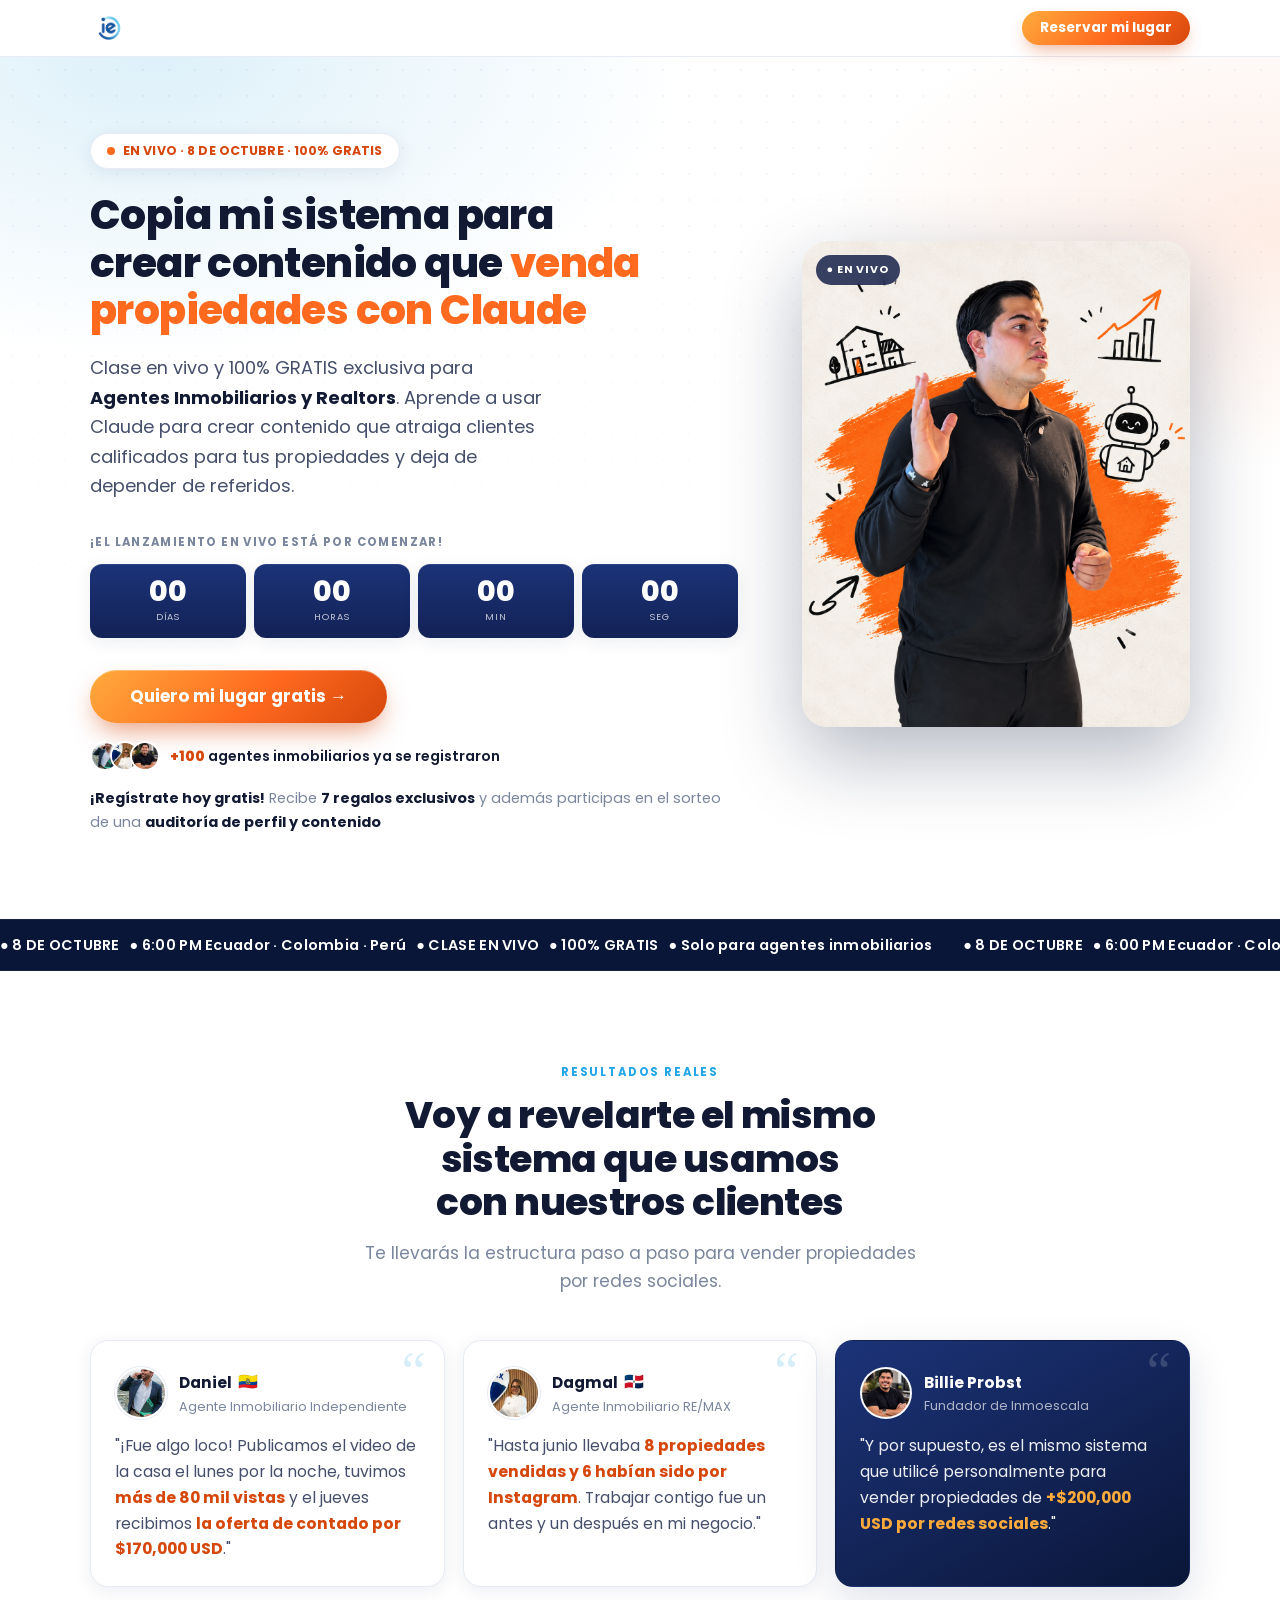
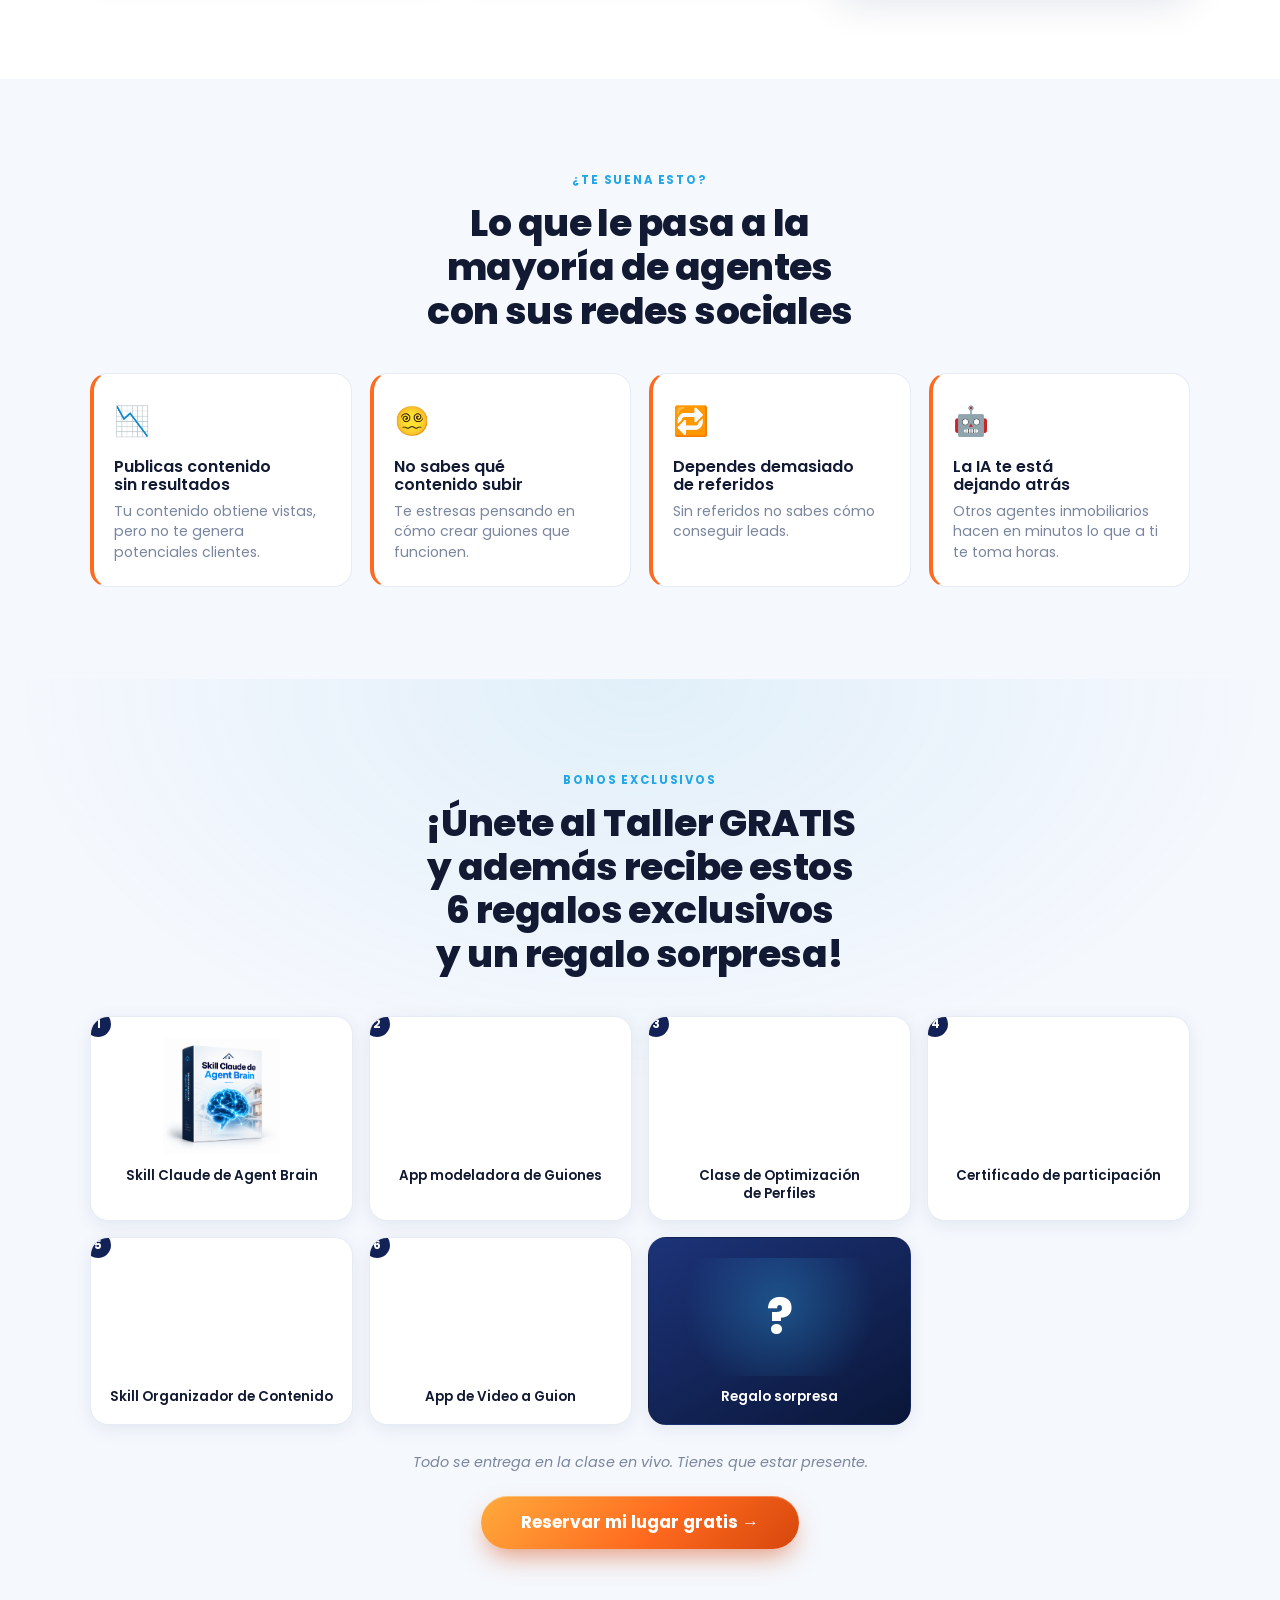
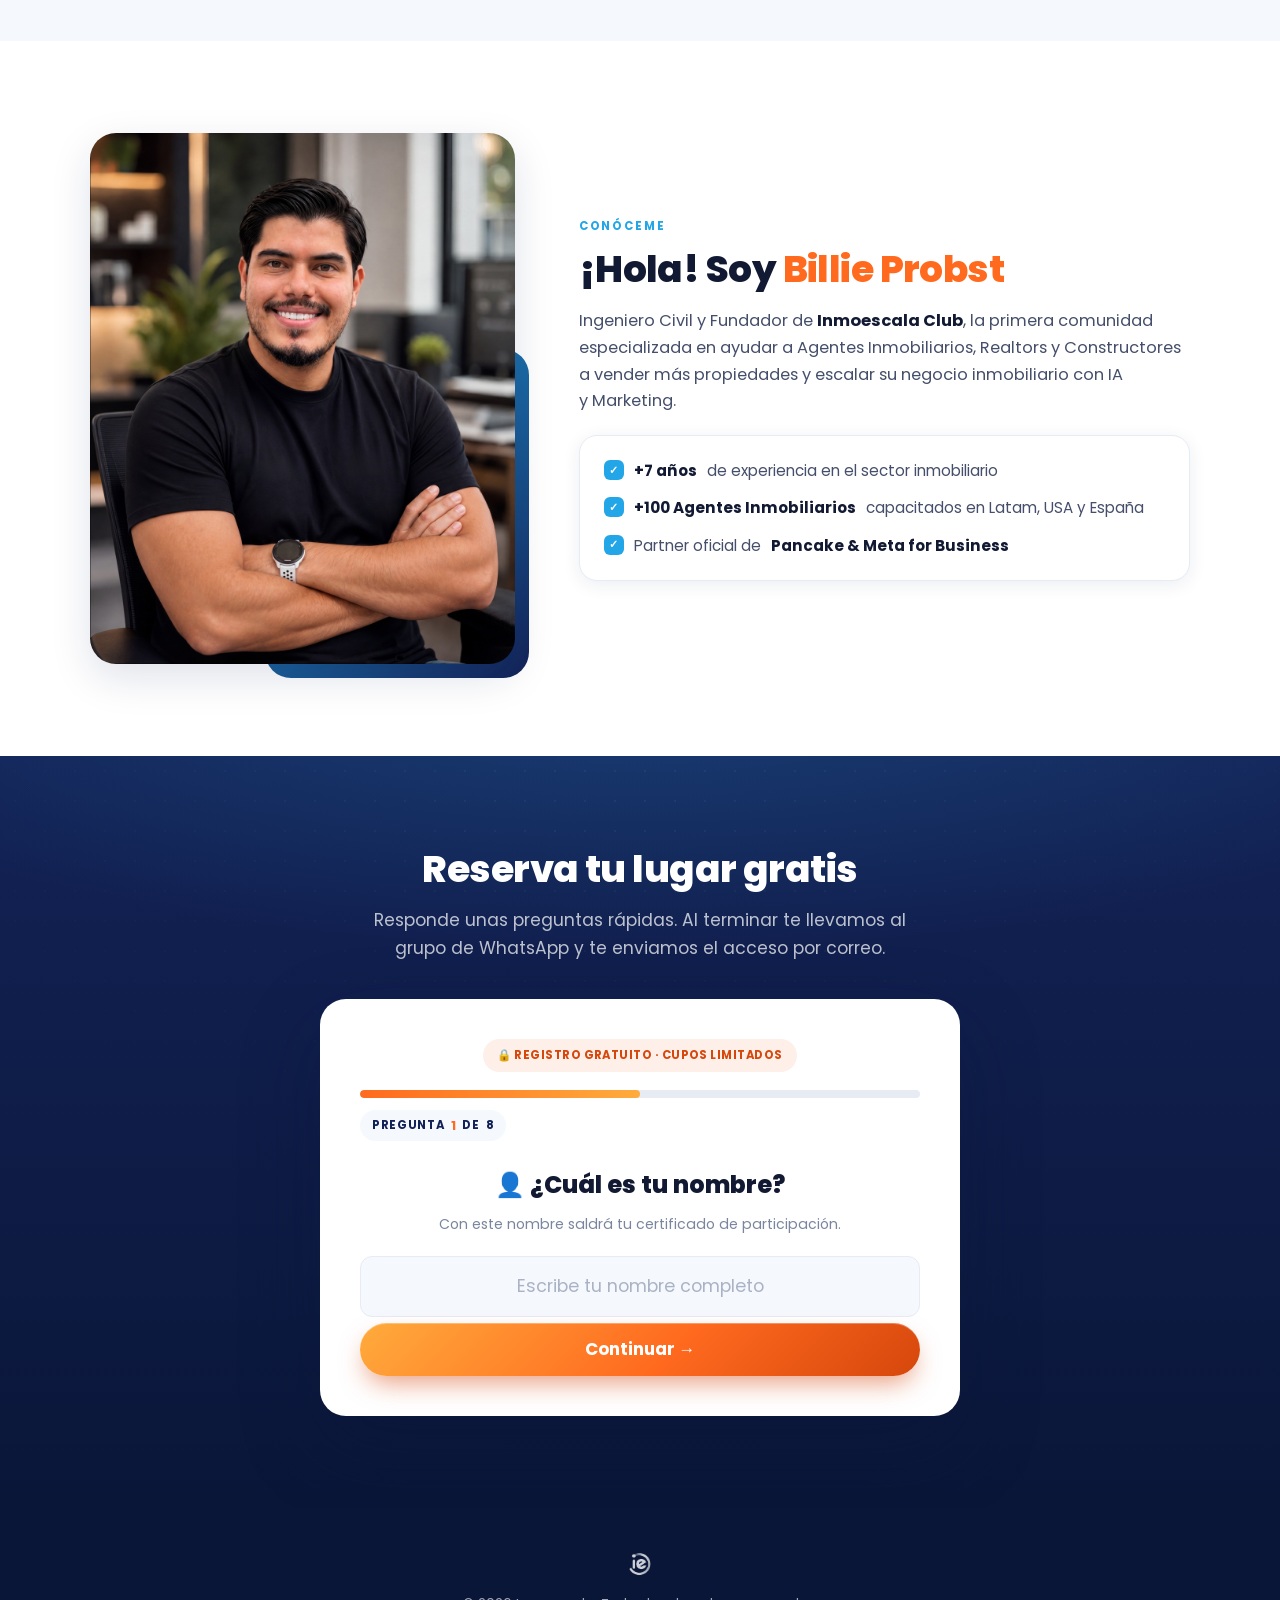
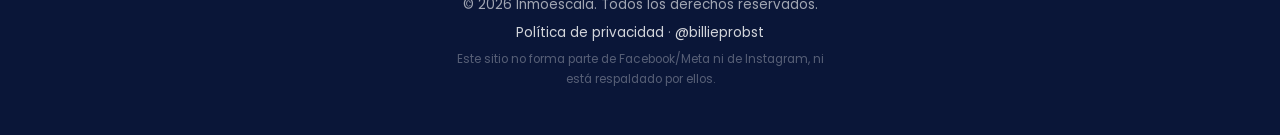
==== index.html @ 9a7a3ee6 "Mejora el testimonio de Daniel con más detalle (vistas, días exactos) Co-Authored-By: Claude Sonnet " ====
<!DOCTYPE html>
<html lang="es">
<head>
  <meta charset="UTF-8" />
  <meta name="viewport" content="width=device-width, initial-scale=1.0, viewport-fit=cover" />

  <!-- ===== SEO / SOCIAL ===== -->
  <title>Clase gratis: crea contenido que venda propiedades con Claude</title>
  <meta name="description" content="Clase en vivo y 100% gratis para agentes inmobiliarios y realtors. Aprende a usar Claude para crear contenido que atrae clientes calificados a tus propiedades. 8 de octubre, 6:00 pm (Ecuador, Colombia, Perú)." />
  <link rel="canonical" href="https://REEMPLAZAR-DOMINIO/" />
  <meta property="og:title" content="Clase gratis: crea contenido que venda propiedades con Claude" />
  <meta property="og:description" content="Clase en vivo y 100% gratis para agentes inmobiliarios. Copia el sistema para crear contenido que atrae clientes con Claude." />
  <meta property="og:image" content="https://REEMPLAZAR-DOMINIO/assets/img/og.jpg" />
  <meta property="og:type" content="website" />
  <meta name="robots" content="index, follow, max-image-preview:large" />

  <link rel="icon" href="assets/img/favicon.png" />

  <link rel="preconnect" href="https://fonts.googleapis.com" />
  <link rel="preconnect" href="https://fonts.gstatic.com" crossorigin />
  <link href="https://fonts.googleapis.com/css2?family=Poppins:wght@400;500;600;700;800&display=swap" rel="stylesheet" />

  <link rel="stylesheet" href="assets/css/style.css" />
</head>
<body>

  <!-- ============ HEADER ============ -->
  <header class="site-header" id="top">
    <div class="container site-header__inner">
      <a href="#top" class="logo">
        <img src="assets/img/logo-inmoescala.png" alt="Inmoescala" width="130" height="42" fetchpriority="high" decoding="async" />
      </a>
      <a href="#registro" class="btn btn--sm">Reservar mi lugar</a>
    </div>
  </header>

  <!-- ============ HERO ============ -->
  <section class="hero">
    <div class="container hero__grid">
      <div class="hero__content">
        <p class="badge">
          <span class="badge__dot"></span>
          EN VIVO · 8 DE OCTUBRE · 100% GRATIS
        </p>

        <h1>
          Copia mi sistema para crear contenido que
          <span class="txt-accent">venda propiedades con Claude</span>
        </h1>

        <p class="hero__sub">
          Clase en vivo y 100% GRATIS exclusiva para <strong>Agentes Inmobiliarios y Realtors</strong>.
          Aprende a usar Claude para crear contenido que atraiga clientes calificados para tus
          propiedades y deja de depender de referidos.
        </p>

        <div class="countdown" id="countdown" aria-live="polite">
          <span class="countdown__label">La clase empieza en:</span>
          <div class="countdown__timer">
            <div class="countdown__unit"><span data-cd="days">00</span><small>días</small></div>
            <div class="countdown__sep">:</div>
            <div class="countdown__unit"><span data-cd="hours">00</span><small>horas</small></div>
            <div class="countdown__sep">:</div>
            <div class="countdown__unit"><span data-cd="minutes">00</span><small>min</small></div>
            <div class="countdown__sep">:</div>
            <div class="countdown__unit"><span data-cd="seconds">00</span><small>seg</small></div>
          </div>
        </div>

        <a href="#registro" class="btn btn--lg">Quiero mi lugar gratis →</a>

        <p class="social-proof">
          <span class="social-proof__avatars" aria-hidden="true">
            <img src="assets/img/testi-daniel.jpg" alt="" loading="lazy" decoding="async" />
            <img src="assets/img/testi-dagmal.png" alt="" loading="lazy" decoding="async" />
            <img src="assets/img/testi-billie.png" alt="" loading="lazy" decoding="async" />
          </span>
          <span><span class="js-count" data-count="100" data-prefix="+">0</span> agentes inmobiliarios ya se registraron</span>
        </p>

        <p class="hero__note">
          <strong>¡Regístrate hoy gratis!</strong> Recibe <strong>7 regalos exclusivos</strong> y
          además participas en el sorteo de una <strong>auditoría de perfil y contenido</strong>
        </p>
      </div>

      <div class="hero__media">
        <!-- PLACEHOLDER: foto de Billie o mockup -->
        <img src="assets/img/billie-2.png" alt="Billie Probst" class="hero__img" width="440" height="560" fetchpriority="high" decoding="async" />
      </div>
    </div>
  </section>

  <!-- ============ MARQUEE ============ -->
  <div class="marquee" aria-hidden="true">
    <div class="marquee__track">
      <span>● 8 DE OCTUBRE&nbsp;&nbsp; ● 6:00 PM Ecuador · Colombia · Perú&nbsp;&nbsp; ● CLASE EN VIVO&nbsp;&nbsp; ● 100% GRATIS&nbsp;&nbsp; ● Solo para agentes inmobiliarios&nbsp;&nbsp;</span>
      <span>● 8 DE OCTUBRE&nbsp;&nbsp; ● 6:00 PM Ecuador · Colombia · Perú&nbsp;&nbsp; ● CLASE EN VIVO&nbsp;&nbsp; ● 100% GRATIS&nbsp;&nbsp; ● Solo para agentes inmobiliarios&nbsp;&nbsp;</span>
    </div>
  </div>

  <!-- ============ TESTIMONIOS / PRUEBA ============ -->
  <section class="section">
    <div class="container">
      <span class="section__eyebrow reveal">Resultados reales</span>
      <h2 class="reveal">Voy a revelarte el mismo sistema que usamos con nuestros clientes</h2>
      <p class="section__intro reveal">
        Te llevarás la estructura paso a paso para vender propiedades por redes sociales.
      </p>

      <div class="grid grid--3 testi-wrap reveal">
        <article class="testi">
          <div class="testi__top">
            <img src="assets/img/testi-daniel.jpg" alt="Daniel" class="testi__avatar" width="56" height="56" loading="lazy" decoding="async" />
            <div>
              <p class="testi__name">Daniel <span class="testi__flag" title="Ecuador">🇪🇨</span></p>
              <p class="testi__role">Agente Inmobiliario Independiente</p>
            </div>
          </div>
          <p class="testi__quote">
            "¡Fue algo loco! Publicamos el video de la casa el lunes por la noche,
            tuvimos <strong>más de 80 mil vistas</strong> y el jueves recibimos
            <strong>la oferta de contado por $170,000 USD</strong>."
          </p>
        </article>

        <article class="testi">
          <div class="testi__top">
            <img src="assets/img/testi-dagmal.png" alt="Dagmal" class="testi__avatar" width="56" height="56" loading="lazy" decoding="async" />
            <div>
              <p class="testi__name">Dagmal <span class="testi__flag" title="República Dominicana">🇩🇴</span></p>
              <p class="testi__role">Agente Inmobiliario RE/MAX</p>
            </div>
          </div>
          <p class="testi__quote">
            "Hasta junio llevaba <strong>8 propiedades vendidas y 6 habían sido por Instagram</strong>.
            Trabajar contigo fue un antes y un después en mi negocio."
          </p>
        </article>

        <article class="testi testi--highlight">
          <div class="testi__top">
            <img src="assets/img/testi-billie.png" alt="Billie Probst" class="testi__avatar" width="56" height="56" loading="lazy" decoding="async" />
            <div>
              <p class="testi__name">Billie Probst</p>
              <p class="testi__role">Fundador de Inmoescala</p>
            </div>
          </div>
          <p class="testi__quote">
            "Y por supuesto, es el mismo sistema que utilicé personalmente para vender
            propiedades de <strong>+$200,000 USD por redes sociales</strong>."
          </p>
        </article>
      </div>
    </div>
  </section>

  <!-- ============ DOLORES ============ -->
  <section class="section section--alt">
    <div class="container">
      <span class="section__eyebrow reveal">¿Te suena esto?</span>
      <h2 class="reveal">Lo que le pasa a la mayoría de agentes con sus redes sociales</h2>

      <div class="pains-grid reveal">
        <article class="pain">
          <span class="pain__icon">📉</span>
          <h3>Publicas contenido sin resultados</h3>
          <p>Tu contenido obtiene vistas, pero no te genera potenciales clientes.</p>
        </article>
        <article class="pain">
          <span class="pain__icon">😵‍💫</span>
          <h3>No sabes qué contenido subir</h3>
          <p>Te estresas pensando en cómo crear guiones que funcionen.</p>
        </article>
        <article class="pain">
          <span class="pain__icon">🔁</span>
          <h3>Dependes demasiado de referidos</h3>
          <p>Sin referidos no sabes cómo conseguir leads.</p>
        </article>
        <article class="pain">
          <span class="pain__icon">🤖</span>
          <h3>La IA te está dejando atrás</h3>
          <p>Otros agentes inmobiliarios hacen en minutos lo que a ti te toma horas.</p>
        </article>
      </div>
    </div>
  </section>

  <!-- ============ REGALOS ============ -->
  <section class="section section--gifts">
    <div class="container">
      <span class="section__eyebrow reveal">Bonos exclusivos</span>
      <h2 class="reveal">¡Únete al Taller GRATIS y además recibe estos 6 regalos exclusivos y un regalo sorpresa!</h2>

      <div class="gifts-grid reveal">
        <article class="gift">
          <span class="gift__num">1</span>
          <div class="gift__media"><img src="assets/img/regalo-1.png" alt="Skill Claude de Agent Brain" width="140" height="140" loading="lazy" decoding="async" /></div>
          <p class="gift__title">Skill Claude de Agent Brain</p>
        </article>
        <article class="gift">
          <span class="gift__num">2</span>
          <div class="gift__media"><img src="assets/img/regalo-2.png" alt="App modeladora de Guiones" width="140" height="140" loading="lazy" decoding="async" /></div>
          <p class="gift__title">App modeladora de Guiones</p>
        </article>
        <article class="gift">
          <span class="gift__num">3</span>
          <div class="gift__media"><img src="assets/img/regalo-3.png" alt="Clase de Optimización de Perfiles" width="140" height="140" loading="lazy" decoding="async" /></div>
          <p class="gift__title">Clase de Optimización de Perfiles</p>
        </article>
        <article class="gift">
          <span class="gift__num">4</span>
          <div class="gift__media"><img src="assets/img/regalo-4.png" alt="Certificado de participación" width="140" height="140" loading="lazy" decoding="async" /></div>
          <p class="gift__title">Certificado de participación</p>
        </article>
        <article class="gift">
          <span class="gift__num">5</span>
          <div class="gift__media"><img src="assets/img/regalo-5.png" alt="Skill Organizador de Contenido" width="140" height="140" loading="lazy" decoding="async" /></div>
          <p class="gift__title">Skill Organizador de Contenido</p>
        </article>
        <article class="gift">
          <span class="gift__num">6</span>
          <div class="gift__media"><img src="assets/img/regalo-6.png" alt="App de Video a Guion" width="140" height="140" loading="lazy" decoding="async" /></div>
          <p class="gift__title">App de Video a Guion</p>
        </article>
        <article class="gift gift--surprise">
          <div class="gift__media"><span class="gift__surprise-mark">?</span></div>
          <p class="gift__title">Regalo sorpresa</p>
        </article>
      </div>

      <p class="gifts__note">Todo se entrega en la clase en vivo. Tienes que estar presente.</p>
      <div class="center reveal"><a href="#registro" class="btn btn--lg btn--shine">Reservar mi lugar gratis →</a></div>
    </div>
  </section>

  <!-- ============ QUIÉN SOY ============ -->
  <section class="section">
    <div class="container about reveal">
      <div class="about__photos">
        <img src="assets/img/billie-1.png" alt="Billie Probst" width="320" height="400" loading="lazy" decoding="async" />
      </div>
      <div class="about__text">
        <span class="section__eyebrow about__eyebrow">Conóceme</span>
        <h2>¡Hola! Soy <span class="txt-accent">Billie Probst</span></h2>
        <p class="about__lead">
          Ingeniero Civil y Fundador de <strong>Inmoescala Club</strong>, la primera comunidad
          especializada en ayudar a Agentes Inmobiliarios, Realtors y Constructores a vender
          más propiedades y escalar su negocio inmobiliario con IA y Marketing.
        </p>
        <div class="about__card">
          <p><span class="check">✓</span> <strong>+7 años</strong> de experiencia en el sector inmobiliario</p>
          <p><span class="check">✓</span> <strong>+100 Agentes Inmobiliarios</strong> capacitados en Latam, USA y España</p>
          <p><span class="check">✓</span> Partner oficial de <strong>Pancake &amp; Meta for Business</strong></p>
        </div>
      </div>
    </div>
  </section>

  <!-- ============ FORMULARIO ============ -->
  <section class="section cta-section" id="registro">
    <div class="container container--narrow">
      <h2 class="reveal">Reserva tu lugar gratis</h2>
      <p class="section__intro reveal">
        Responde unas preguntas rápidas. Al terminar te llevamos al grupo de WhatsApp
        y te enviamos el acceso por correo.
      </p>

      <form class="form form--wizard" id="lead-form" novalidate>
        <span class="form__badge">🔒 Registro gratuito · Cupos limitados</span>

        <div class="form__progress">
          <div class="form__progress-bar" id="progress-bar"></div>
        </div>
        <p class="form__step-label">Pregunta <span id="step-current">1</span> de <span id="step-total">8</span></p>

        <div class="form__stage">

          <!-- Q1 — Nombre -->
          <fieldset class="form__step is-active" data-step="1">
            <legend>👤 ¿Cuál es tu nombre?</legend>
            <p class="form__hint">Con este nombre saldrá tu certificado de participación.</p>
            <div class="form__row">
              <input type="text" id="nombre" name="nombre" required autocomplete="name" placeholder="Escribe tu nombre completo" />
            </div>
            <button type="button" class="btn btn--lg btn--shine btn--block form__next" data-next>Continuar →</button>
          </fieldset>

          <!-- Q2 — WhatsApp -->
          <fieldset class="form__step" data-step="2">
            <legend>📱 ¿Cuál es tu WhatsApp?</legend>
            <p class="form__hint">Por aquí te compartiremos tu Certificado.</p>
            <div class="form__row">
              <input type="tel" id="whatsapp" name="whatsapp" required autocomplete="tel" placeholder="+593 99 999 9999" />
            </div>
            <div class="form__nav">
              <button type="button" class="btn btn--ghost form__prev" data-prev>← Atrás</button>
              <button type="button" class="btn btn--lg btn--shine form__next" data-next>Continuar →</button>
            </div>
          </fieldset>

          <!-- Q3 — Email -->
          <fieldset class="form__step" data-step="3">
            <legend>📧 ¿Cuál es tu email?</legend>
            <p class="form__hint">Por aquí te compartiremos el link de la clase.</p>
            <div class="form__row">
              <input type="email" id="email" name="email" required autocomplete="email" placeholder="tucorreo@ejemplo.com" />
            </div>
            <div class="form__nav">
              <button type="button" class="btn btn--ghost form__prev" data-prev>← Atrás</button>
              <button type="button" class="btn btn--lg btn--shine form__next" data-next>Continuar →</button>
            </div>
          </fieldset>

          <!-- Q4 — Instagram (opcional) -->
          <fieldset class="form__step" data-step="4">
            <legend>📸 ¿Cuál es tu @Usuario de Instagram?</legend>
            <p class="form__hint">Opcional. Si lo dejas, participas en una <strong>auditoría de contenido en Instagram 100% GRATIS</strong>.</p>
            <div class="form__row">
              <input type="text" id="instagram" name="instagram" placeholder="tuusuario (opcional)" />
            </div>
            <div class="form__nav">
              <button type="button" class="btn btn--ghost form__prev" data-prev>← Atrás</button>
              <button type="button" class="btn btn--lg btn--shine form__next" data-next>Continuar →</button>
            </div>
          </fieldset>

          <!-- Q5 — Rol -->
          <fieldset class="form__step" data-step="5">
            <legend>💼 ¿Cuál es tu rol en el negocio inmobiliario?</legend>
            <div class="form__row">
              <label class="opt"><input type="radio" name="rol" value="Agente independiente" required /> Agente inmobiliario independiente</label>
              <label class="opt"><input type="radio" name="rol" value="Agente de franquicia" /> Agente inmobiliario de franquicia</label>
              <label class="opt"><input type="radio" name="rol" value="Realtor-Constructor" /> Realtor · Constructor</label>
              <label class="opt"><input type="radio" name="rol" value="Otro" /> Otro</label>
              <input type="text" id="rol_otro" name="rol_otro" class="opt-other" placeholder="Escríbelo" hidden />
            </div>
            <div class="form__nav form__nav--back-only">
              <button type="button" class="btn btn--ghost form__prev" data-prev>← Atrás</button>
            </div>
          </fieldset>

          <!-- Q6 — Antigüedad -->
          <fieldset class="form__step" data-step="6">
            <legend>⏳ ¿Cuánto tiempo llevas en bienes raíces?</legend>
            <div class="form__row">
              <label class="opt"><input type="radio" name="antiguedad" value="Menos de 1 año" required /> Menos de 1 año</label>
              <label class="opt"><input type="radio" name="antiguedad" value="1 a 3 años" /> Entre 1 y 3 años</label>
              <label class="opt"><input type="radio" name="antiguedad" value="3 a 5 años" /> Entre 3 y 5 años</label>
              <label class="opt"><input type="radio" name="antiguedad" value="Más de 5 años" /> Más de 5 años</label>
            </div>
            <div class="form__nav form__nav--back-only">
              <button type="button" class="btn btn--ghost form__prev" data-prev>← Atrás</button>
            </div>
          </fieldset>

          <!-- Q7 — Reto contenido -->
          <fieldset class="form__step" data-step="7">
            <legend>🎬 ¿Cuál es tu mayor reto al crear contenido para vender tus propiedades?</legend>
            <div class="form__row">
              <label class="opt"><input type="radio" name="reto_contenido" value="No sé qué publicar" required /> No sé qué publicar</label>
              <label class="opt"><input type="radio" name="reto_contenido" value="No sé estructurar un guion que venda" /> No sé estructurar un guion que venda</label>
              <label class="opt"><input type="radio" name="reto_contenido" value="No conozco herramientas de IA como Claude" /> No conozco herramientas de IA como Claude</label>
              <label class="opt"><input type="radio" name="reto_contenido" value="Publico pero no me genera clientes" /> Publico pero no me genera clientes</label>
            </div>
            <div class="form__nav form__nav--back-only">
              <button type="button" class="btn btn--ghost form__prev" data-prev>← Atrás</button>
            </div>
          </fieldset>

          <!-- Q8 — Interés en la comunidad -->
          <fieldset class="form__step" data-step="8">
            <legend>🌟 ¿Qué tan necesario sería para ti formar parte de una comunidad que te ayude a:</legend>
            <p class="form__hint">
              Vender propiedades por redes sociales, posicionar tu marca personal y automatizar
              tu negocio con IA. Más sesiones en vivo, soporte y sorteos exclusivos.
            </p>
            <div class="form__row">
              <label class="opt"><input type="radio" name="interes" value="No lo necesito" required /> No lo necesito, no es prioridad para mí ahora</label>
              <label class="opt"><input type="radio" name="interes" value="Me interesa" /> Me interesa, podría ayudarme</label>
              <label class="opt"><input type="radio" name="interes" value="Es justo lo que necesito" /> Es justo lo que necesito ahora mismo</label>
            </div>
            <div class="form__nav form__nav--back-only">
              <button type="button" class="btn btn--ghost form__prev" data-prev>← Atrás</button>
            </div>
          </fieldset>

          <!-- Q9 — Inversión + consentimiento + envío -->
          <fieldset class="form__step" data-step="9">
            <legend>💰 ¿Cuánto considerarías justo invertir para ingresar a una comunidad así?</legend>
            <div class="form__row">
              <label class="opt"><input type="radio" name="inversion" value="$0" required /> $0, no tengo pensado invertir en mi negocio por ahora</label>
              <label class="opt"><input type="radio" name="inversion" value="$10-$20" /> $10 – $20</label>
              <label class="opt"><input type="radio" name="inversion" value="$20-$30" /> $20 – $30</label>
              <label class="opt"><input type="radio" name="inversion" value="$30-$49" /> $30 – $49</label>
            </div>

            <label class="form__check">
              <input type="checkbox" name="consent" required />
              Acepto la <a href="privacidad.html" target="_blank">política de privacidad</a> y recibir información por WhatsApp y correo.
            </label>

            <div class="form__nav">
              <button type="button" class="btn btn--ghost form__prev" data-prev>← Atrás</button>
              <button type="submit" class="btn btn--lg btn--shine" id="submit-btn">Enviar y entrar al grupo →</button>
            </div>
            <p class="form__status" id="form-status" role="status"></p>
          </fieldset>

        </div>
      </form>
    </div>
  </section>

  <!-- ============ FOOTER ============ -->
  <footer class="site-footer">
    <div class="container">
      <img src="assets/img/logo-inmoescala.png" alt="Inmoescala" width="110" height="36" class="site-footer__logo" loading="lazy" decoding="async" />
      <p>&copy; <span id="year"></span> Inmoescala. Todos los derechos reservados.</p>
      <p>
        <a href="privacidad.html">Política de privacidad</a> ·
        <a href="https://instagram.com/billieprobst" target="_blank" rel="noopener">@billieprobst</a>
      </p>
      <p class="site-footer__disclaimer">
        Este sitio no forma parte de Facebook/Meta ni de Instagram, ni está respaldado por ellos.
      </p>
    </div>
  </footer>

  <a href="#registro" class="sticky-cta">Reservar mi lugar gratis →</a>

  <!-- ============ POP-UP A LOS 60 SEGUNDOS ============ -->
  <div class="popup-overlay" id="popup-overlay" hidden>
    <div class="popup" role="dialog" aria-modal="true" aria-labelledby="popup-title">
      <button type="button" class="popup__close" id="popup-close" aria-label="Cerrar">✕</button>
      <span class="popup__badge">🔴 Cupos limitados</span>
      <h3 id="popup-title">Regístrate gratis al Taller de Contenido con Claude</h3>
      <p class="popup__social">👥 <strong><span class="js-count" data-count="100" data-prefix="+">0</span> agentes</strong> ya están inscritos</p>
      <a href="#registro" class="btn btn--lg btn--shine btn--block" id="popup-cta">Quiero mi lugar gratis →</a>
    </div>
  </div>

  <script src="assets/js/main.js"></script>
</body>
</html>
---- assets/css/style.css ----
/* ================================================================
   INMOESCALA CLUB — Landing "Taller Claude para agentes inmobiliarios"
   Cada sección con su propio tratamiento visual. Mobile-first.
   Paleta: blanco base + azul marino + cyan + naranja
   Tipografía: Poppins
   ================================================================ */

:root {
  /* Azules más ricos y saturados — mejor contraste sobre blanco y en degradados */
  --navy:        #132256;
  --navy-2:      #1c3378;
  --navy-deep:   #0a1638;
  --cyan:        #22a6e8;
  --cyan-soft:   #7ed4f5;
  --cyan-deep:   #0f7fc4;

  /* Naranja más vivo, con un segundo tono cálido para degradados con más punch */
  --accent:      #ff6a1f;
  --accent-2:    #ffab3c;
  --accent-dark: #d6470c;

  --ink:         #121a33;
  --body:        #454f6b;
  --muted:       #7a869e;
  --line:        #e6ebf4;
  --paper:       #ffffff;
  --paper-2:     #f5f8fd;

  --font: "Poppins", -apple-system, BlinkMacSystemFont, "Segoe UI", Roboto, sans-serif;
  --r-sm: 12px;
  --r:    18px;
  --r-lg: 26px;
  --maxw: 1140px;

  --shadow-s: 0 4px 18px rgba(19, 34, 86, .08);
  --shadow-m: 0 14px 40px rgba(19, 34, 86, .13);
  --shadow-l: 0 30px 80px rgba(10, 22, 56, .30);

  --ease: cubic-bezier(.22, 1, .36, 1);
}

/* ---------- Reset ---------- */
*, *::before, *::after { box-sizing: border-box; margin: 0; padding: 0; }
html { scroll-behavior: smooth; -webkit-text-size-adjust: 100%; }
body {
  font-family: var(--font);
  color: var(--body);
  background: var(--paper);
  line-height: 1.65;
  font-size: 16px;
  overflow-x: hidden;
  -webkit-font-smoothing: antialiased;
  text-rendering: optimizeLegibility;
}
img { max-width: 100%; display: block; height: auto; }
a { color: var(--navy); text-decoration: none; }
strong { font-weight: 700; color: var(--ink); }

h1, h2, h3 { line-height: 1.16; color: var(--ink); font-weight: 700; letter-spacing: -.015em; text-wrap: balance; }
h1 { font-size: clamp(1.7rem, 4.6vw, 2.55rem); font-weight: 800; }
h2 { font-size: clamp(1.5rem, 5.2vw, 2.35rem); font-weight: 800; }
h3 { font-size: 1.1rem; font-weight: 600; letter-spacing: 0; }
p { text-wrap: pretty; }

.txt-accent { color: var(--accent); }

/* ---------- Layout base ---------- */
.container { max-width: var(--maxw); margin: 0 auto; padding-inline: 20px; }
.container--narrow { max-width: 720px; }
.section { padding-block: clamp(48px, 9vw, 92px); position: relative; }
.section--alt { background: var(--paper-2); }
.center { text-align: center; }

/* Encabezado de sección reutilizable */
.section > .container > h2 { text-align: center; max-width: 22ch; margin-inline: auto; }
.section__intro {
  text-align: center; color: var(--muted); max-width: 52ch;
  margin: 14px auto 0; font-size: clamp(.98rem, 2.6vw, 1.08rem);
}
.section__eyebrow {
  display: block; text-align: center; text-transform: uppercase;
  letter-spacing: .16em; font-size: .72rem; font-weight: 700;
  color: var(--cyan); margin-bottom: 12px;
}

/* Aparición al hacer scroll */
.reveal { opacity: 0; transform: translateY(24px); transition: opacity .7s var(--ease), transform .7s var(--ease); }
.reveal.is-in { opacity: 1; transform: none; }
@media (prefers-reduced-motion: reduce) {
  .reveal { opacity: 1; transform: none; transition: none; }
}

/* ================================================================
   BOTONES
   ================================================================ */
.btn {
  display: inline-flex; align-items: center; justify-content: center; gap: 8px;
  cursor: pointer; border: 0; font-family: var(--font);
  font-weight: 700; font-size: 1rem; line-height: 1;
  color: #fff;
  background: linear-gradient(135deg, var(--accent-2), var(--accent) 55%, var(--accent-dark));
  padding: 16px 30px; border-radius: 999px;
  box-shadow: 0 12px 26px -6px rgba(214, 71, 12, .55), inset 0 1px 0 rgba(255,255,255,.3);
  transition: transform .18s var(--ease), box-shadow .18s var(--ease), filter .18s var(--ease);
  text-align: center;
}
.btn:hover { transform: translateY(-2px); filter: brightness(1.04);
  box-shadow: 0 18px 36px -6px rgba(214, 71, 12, .62), inset 0 1px 0 rgba(255,255,255,.3); }
.btn:active { transform: translateY(0); filter: brightness(.98); }
.btn--sm { padding: 10px 18px; font-size: .86rem; box-shadow: 0 8px 18px -5px rgba(214,71,12,.45); }
.btn--lg { padding: 18px 40px; font-size: 1.06rem; }
.btn--block { width: 100%; }
.btn--ghost {
  background: transparent; color: var(--navy);
  box-shadow: inset 0 0 0 1.5px var(--line);
}
.btn--ghost:hover { background: var(--paper-2); filter: none; box-shadow: inset 0 0 0 1.5px var(--line); }

/* Brillo que recorre el botón */
.btn--shine { position: relative; overflow: hidden; }
.btn--shine::after {
  content: ""; position: absolute; top: 0; left: -80%;
  width: 40%; height: 100%; pointer-events: none;
  background: linear-gradient(100deg, transparent, rgba(255,255,255,.65), transparent);
  transform: skewX(-20deg);
  animation: shine 2.8s var(--ease) infinite;
}
@keyframes shine { 0% { left: -80%; } 55%, 100% { left: 140%; } }
@media (prefers-reduced-motion: reduce) { .btn--shine::after { display: none; } }

/* ================================================================
   HEADER
   ================================================================ */
.site-header {
  position: sticky; top: 0; z-index: 100;
  background: rgba(255, 255, 255, .82);
  backdrop-filter: saturate(180%) blur(12px);
  -webkit-backdrop-filter: saturate(180%) blur(12px);
  border-bottom: 1px solid var(--line);
}
.site-header__inner {
  display: flex; align-items: center; justify-content: space-between;
  padding-block: 11px;
}
.logo img { display: block; height: 34px; width: auto; }

/* ================================================================
   HERO — fondo con malla de luz + tarjeta flotante
   ================================================================ */
.hero {
  position: relative;
  padding-block: clamp(40px, 8vw, 76px) clamp(48px, 9vw, 84px);
  background:
    radial-gradient(60% 50% at 12% 0%, rgba(46, 163, 221, .16), transparent 70%),
    radial-gradient(50% 40% at 100% 20%, rgba(242, 101, 34, .12), transparent 70%),
    var(--paper);
  overflow: hidden;
}
.hero::before {  /* patrón de puntos sutil */
  content: ""; position: absolute; inset: 0;
  background-image: radial-gradient(rgba(22, 37, 92, .05) 1px, transparent 1px);
  background-size: 26px 26px;
  -webkit-mask-image: linear-gradient(180deg, #000, transparent 75%);
  mask-image: linear-gradient(180deg, #000, transparent 75%);
  pointer-events: none;
}
.hero__grid {
  position: relative;
  display: grid; grid-template-columns: 1.25fr .75fr;
  gap: clamp(32px, 5vw, 64px); align-items: center;
}

.badge {
  display: inline-flex; align-items: center; gap: 8px;
  background: #fff; color: var(--accent-dark);
  font-weight: 700; font-size: clamp(.68rem, 1.7vw, .78rem);
  letter-spacing: .01em; line-height: 1.3; white-space: nowrap;
  padding: 9px 16px; border-radius: 999px; margin-bottom: 22px;
  box-shadow: var(--shadow-s); border: 1px solid var(--line);
}
.badge__dot {
  width: 8px; height: 8px; border-radius: 50%; background: var(--accent); flex-shrink: 0;
  box-shadow: 0 0 0 0 rgba(242, 101, 34, .55);
  animation: ping 1.8s var(--ease) infinite;
}
@keyframes ping {
  0%   { box-shadow: 0 0 0 0 rgba(242, 101, 34, .55); }
  70%  { box-shadow: 0 0 0 10px rgba(242, 101, 34, 0); }
  100% { box-shadow: 0 0 0 0 rgba(242, 101, 34, 0); }
}

.hero h1 { margin-bottom: 20px; }
.hero__sub {
  font-size: clamp(1rem, 2.4vw, 1.12rem); color: var(--body);
  max-width: 42ch; margin-bottom: 32px;
}
.hero__actions-note, .hero__note {
  margin-top: 16px; font-size: clamp(.82rem, 2.3vw, .9rem); color: var(--muted);
}

/* ---- Prueba social bajo el CTA del hero ---- */
.social-proof {
  display: flex; align-items: center; gap: 10px;
  margin-top: 18px; font-size: .88rem; font-weight: 600; color: var(--ink);
}
.social-proof__avatars { display: flex; flex-shrink: 0; }
.social-proof__avatars img {
  width: 30px; height: 30px; border-radius: 50%; object-fit: cover;
  border: 2px solid var(--paper); background: var(--paper-2);
  margin-left: -10px;
}
.social-proof__avatars img:first-child { margin-left: 0; }
.social-proof .js-count { color: var(--accent-dark); font-weight: 800; }

.hero__media { position: relative; }
.hero__img {
  width: 100%; max-width: 400px; margin-inline: auto;
  border-radius: var(--r-lg);
  box-shadow: var(--shadow-l);
  aspect-ratio: 4 / 5; object-fit: cover;
  /* mientras no haya foto real, degradado suave en vez de gris plano */
  background: linear-gradient(150deg, var(--paper-2), #e9eff8);
}
/* tarjetita decorativa "en vivo" sobre la foto */
.hero__media::after {
  content: "● EN VIVO";
  position: absolute; top: 14px; left: 14px;
  background: rgba(14, 26, 68, .82); color: #fff;
  font-size: .68rem; font-weight: 700; letter-spacing: .08em;
  padding: 6px 11px; border-radius: 999px;
  backdrop-filter: blur(4px);
}

/* ---------- Countdown ---------- */
.countdown { margin-bottom: 32px; }
.countdown__label {
  display: block; font-size: .72rem; color: var(--muted);
  font-weight: 700; letter-spacing: .12em; text-transform: uppercase;
  margin-bottom: 12px;
}
.countdown__timer { display: flex; align-items: stretch; gap: 8px; }
.countdown__unit {
  flex: 1; min-width: 0;
  background: linear-gradient(180deg, var(--navy-2), var(--navy));
  color: #fff; border-radius: var(--r-sm);
  padding: 12px 6px; text-align: center;
  box-shadow: var(--shadow-s), inset 0 1px 0 rgba(255,255,255,.08);
  display: flex; flex-direction: column; gap: 3px;
}
.countdown__unit span {
  font-size: clamp(1.35rem, 5vw, 1.75rem); font-weight: 800; line-height: 1;
  font-variant-numeric: tabular-nums;
}
.countdown__unit small {
  font-size: .58rem; text-transform: uppercase; letter-spacing: .1em; opacity: .75;
}
.countdown__sep { display: none; }

/* ================================================================
   MARQUEE
   ================================================================ */
.marquee {
  background: var(--navy-deep); color: #fff; overflow: hidden;
  padding-block: 12px; white-space: nowrap;
  border-block: 1px solid rgba(255,255,255,.06);
}
.marquee__track {
  display: inline-flex; will-change: transform;
  animation: roll 30s linear infinite;
  font-weight: 600; font-size: clamp(.78rem, 2.2vw, .9rem); letter-spacing: .02em;
}
.marquee__track span { padding-right: 24px; }
@keyframes roll { from { transform: translateX(0); } to { transform: translateX(-50%); } }
@media (prefers-reduced-motion: reduce) { .marquee__track { animation: none; } }

/* ================================================================
   TESTIMONIOS — tarjetas tipo "chat" con acento por país
   ================================================================ */
.grid { display: grid; gap: 18px; }
.grid--3 { grid-template-columns: repeat(3, 1fr); }
.grid--2 { grid-template-columns: repeat(2, 1fr); }

.testi-wrap { margin-top: 44px; }

.testi {
  background: var(--paper);
  border: 1px solid var(--line);
  border-radius: var(--r);
  padding: 26px 24px 24px;
  box-shadow: var(--shadow-s);
  position: relative;
  transition: transform .3s var(--ease), box-shadow .3s var(--ease);
}
.testi:hover { transform: translateY(-4px); box-shadow: var(--shadow-m); }
.testi::before {  /* comilla decorativa */
  content: "\201C";
  position: absolute; top: 4px; right: 18px;
  font-size: 3.4rem; line-height: 1; color: var(--cyan);
  opacity: .18; font-family: Georgia, serif;
}
.testi__top { display: flex; align-items: center; gap: 12px; margin-bottom: 14px; }
.testi__avatar {
  width: 52px; height: 52px; border-radius: 50%; object-fit: cover;
  background: var(--paper-2); flex-shrink: 0;
  border: 2px solid #fff; box-shadow: 0 0 0 1px var(--line);
}
.testi__name { font-weight: 700; color: var(--ink); font-size: .96rem; display: flex; align-items: center; gap: 6px; }
.testi__flag { font-size: 1rem; }
.testi__role { color: var(--muted); font-size: .8rem; }
.testi__quote { font-size: .98rem; color: var(--body); }
.testi__quote strong { color: var(--accent-dark); }

.testi--highlight {
  background: linear-gradient(150deg, var(--navy-2), var(--navy-deep));
  border-color: transparent;
  box-shadow: var(--shadow-m);
}
.testi--highlight::before { color: #fff; opacity: .16; }
.testi--highlight .testi__name { color: #fff; }
.testi--highlight .testi__role { color: rgba(255,255,255,.65); }
.testi--highlight .testi__quote { color: rgba(255,255,255,.92); }
.testi--highlight .testi__quote strong { color: var(--accent-2); }
.testi--highlight .testi__avatar { border-color: rgba(255,255,255,.2); box-shadow: none; }

/* ================================================================
   DOLORES — agitación del problema antes de la solución
   ================================================================ */
.pains-grid {
  display: grid; grid-template-columns: repeat(4, 1fr);
  gap: 18px; margin-top: 40px;
}
.pain {
  background: var(--paper); border: 1px solid var(--line);
  border-left: 4px solid var(--accent);
  border-radius: var(--r); padding: 24px 20px;
  transition: transform .3s var(--ease), box-shadow .3s var(--ease);
}
.pain:hover { transform: translateY(-4px); box-shadow: var(--shadow-m); }
.pain__icon { font-size: 1.8rem; display: block; margin-bottom: 12px; }
.pain h3 { font-size: 1rem; margin-bottom: 6px; }
.pain p { font-size: .88rem; color: var(--muted); line-height: 1.45; }

/* ================================================================
   REGALOS — grid con brillo secuencial + regalo sorpresa
   ================================================================ */
.section--gifts {
  background:
    radial-gradient(70% 60% at 50% 0%, rgba(46, 163, 221, .1), transparent 70%),
    var(--paper-2);
}
.gifts-grid {
  display: grid; grid-template-columns: repeat(4, 1fr); gap: 16px;
  margin-top: 40px;
}
.gift {
  position: relative; overflow: hidden;
  background: var(--paper); border: 1px solid var(--line);
  border-radius: var(--r); padding: 20px 14px 18px; text-align: center;
  box-shadow: var(--shadow-s);
  transition: transform .3s var(--ease), box-shadow .3s var(--ease);
}
.gift:hover { transform: translateY(-4px); box-shadow: var(--shadow-m); }
.gift__media {
  position: relative; display: grid; place-items: center;
  height: 118px; margin-bottom: 12px;
}
.gift__media img { max-width: 118px; max-height: 118px; object-fit: contain; }
.gift__num {
  position: absolute; top: -6px; left: -6px;
  width: 26px; height: 26px; border-radius: 50%;
  background: var(--navy); color: #fff;
  font-size: .72rem; font-weight: 700;
  display: grid; place-items: center;
}
.gift__title {
  font-weight: 600; font-size: .84rem; color: var(--ink); line-height: 1.3;
}

/* destello diagonal en secuencia */
.gift::after {
  content: ""; position: absolute; top: 0; left: -60%;
  width: 42%; height: 100%; pointer-events: none;
  background: linear-gradient(100deg,
    transparent, rgba(127, 208, 242, .0) 35%,
    rgba(46, 163, 221, .5) 50%,
    rgba(127, 208, 242, .0) 65%, transparent);
  transform: skewX(-16deg);
  animation: gift-shine 4s var(--ease) infinite;
}
.gift:nth-child(1)::after { animation-delay: 0s; }
.gift:nth-child(2)::after { animation-delay: .45s; }
.gift:nth-child(3)::after { animation-delay: .9s; }
.gift:nth-child(4)::after { animation-delay: 1.35s; }
.gift:nth-child(5)::after { animation-delay: 1.8s; }
.gift:nth-child(6)::after { animation-delay: 2.25s; }
.gift:nth-child(7)::after { animation-delay: 2.7s; }
@keyframes gift-shine { 0% { left: -60%; } 50%, 100% { left: 130%; } }

.gift--surprise {
  background: linear-gradient(150deg, var(--navy-2), var(--navy-deep));
  border-color: transparent;
}
.gift--surprise .gift__media {
  background: radial-gradient(circle at 50% 40%, rgba(46,163,221,.35), transparent 70%);
  border-radius: var(--r-sm);
}
.gift--surprise .gift__title { color: #fff; }
.gift__surprise-mark {
  font-size: 3rem; font-weight: 800; color: #fff;
  animation: bob 1.9s var(--ease) infinite;
}
@keyframes bob { 0%, 100% { transform: translateY(0) scale(1); } 50% { transform: translateY(-4px) scale(1.06); } }

@media (prefers-reduced-motion: reduce) {
  .gift::after, .gift__surprise-mark { animation: none; }
}

.gifts__note {
  text-align: center; font-style: italic; color: var(--muted);
  font-size: .9rem; margin-top: 26px; margin-bottom: 22px;
}

/* ================================================================
   QUIÉN SOY — foto con marco + panel de credenciales
   ================================================================ */
.about {
  display: grid; grid-template-columns: .82fr 1.18fr;
  gap: clamp(28px, 6vw, 64px); align-items: center;
}
.about__photos { position: relative; }
.about__photos img {
  width: 100%; border-radius: var(--r-lg); object-fit: cover;
  aspect-ratio: 4 / 5; box-shadow: var(--shadow-m);
}
.about__photos::before {  /* bloque de color detrás */
  content: ""; position: absolute; inset: auto -14px -14px auto;
  width: 62%; height: 62%; border-radius: var(--r-lg);
  background: linear-gradient(135deg, var(--cyan), var(--navy));
  z-index: -1;
}

.about__eyebrow { text-align: left; }
.about h2 { text-align: left; margin-bottom: 16px; max-width: none; }
.about__lead { color: var(--body); margin-bottom: 20px; font-size: 1.02rem; }
.about__card {
  background: var(--paper); border: 1px solid var(--line);
  border-radius: var(--r); padding: 22px 24px;
  box-shadow: var(--shadow-s);
  display: grid; gap: 12px;
}
.about__card p { display: flex; gap: 10px; align-items: flex-start; font-size: .95rem; color: var(--body); }
.check {
  color: #fff; background: var(--cyan);
  width: 20px; height: 20px; border-radius: 6px; flex-shrink: 0;
  display: grid; place-items: center; font-size: .7rem; font-weight: 700; margin-top: 2px;
}

/* ================================================================
   FORMULARIO — bloque oscuro, tarjeta con marco degradado
   ================================================================ */
.cta-section {
  background:
    radial-gradient(120% 60% at 50% -10%, rgba(46,163,221,.22), transparent 60%),
    linear-gradient(180deg, var(--navy), var(--navy-deep));
  color: #fff;
  overflow: hidden;
}
.cta-section::before {
  content: ""; position: absolute; inset: 0;
  background-image: radial-gradient(rgba(255,255,255,.05) 1px, transparent 1px);
  background-size: 30px 30px;
  -webkit-mask-image: radial-gradient(70% 60% at 50% 0%, #000, transparent);
  mask-image: radial-gradient(70% 60% at 50% 0%, #000, transparent);
  pointer-events: none;
}
.cta-section > .container { position: relative; }
.cta-section h2 { color: #fff; }
.cta-section .section__intro { color: rgba(255,255,255,.72); }

.form {
  position: relative;
  background: var(--paper);
  border-radius: var(--r-lg);
  padding: clamp(24px, 6vw, 40px);
  max-width: 640px; margin: 36px auto 0;
  box-shadow: var(--shadow-l);
}
.form::before {
  content: ""; position: absolute; inset: -2px; z-index: -1;
  border-radius: calc(var(--r-lg) + 2px);
  background: linear-gradient(135deg, var(--accent), var(--cyan), var(--accent));
  background-size: 220% 220%;
  animation: frame 7s var(--ease) infinite;
}
@keyframes frame { 0%, 100% { background-position: 0 50%; } 50% { background-position: 100% 50%; } }
@media (prefers-reduced-motion: reduce) { .form::before { animation: none; } }

.form__badge {
  display: flex; align-items: center; gap: 7px; width: fit-content;
  background: rgba(242, 101, 34, .1); color: var(--accent-dark);
  font-weight: 700; font-size: .72rem; letter-spacing: .04em;
  text-transform: uppercase;
  padding: 7px 14px; border-radius: 999px; margin: 0 auto 18px;
}
.form__progress {
  height: 8px; background: var(--line); border-radius: 999px; overflow: hidden;
}
.form__progress-bar {
  height: 100%; width: 50%;
  background: linear-gradient(90deg, var(--accent), var(--accent-2));
  border-radius: 999px; transition: width .35s var(--ease);
}
.form__step-label {
  font-size: .74rem; color: var(--muted); font-weight: 700;
  letter-spacing: .06em; text-transform: uppercase;
  margin: 10px 0 22px;
}
.form__step { border: 0; display: none; }
.form__step.is-active { display: block; animation: stepin .4s var(--ease); }
@keyframes stepin { from { opacity: 0; transform: translateY(14px); } to { opacity: 1; transform: none; } }
.form__step legend {
  font-size: 1.2rem; font-weight: 800; color: var(--ink); margin-bottom: 18px;
}

/* ---- Formulario en modo "una pregunta a la vez" ---- */
.form--wizard .form__stage { min-height: 1px; }
.form--wizard .form__step legend {
  font-size: clamp(1.2rem, 4vw, 1.5rem);
  text-align: center;
  margin-bottom: 8px;
}
.form--wizard .form__hint {
  text-align: center; color: var(--muted); font-size: .88rem;
  margin-bottom: 20px;
}
.form--wizard .form__row { margin-bottom: 6px; }
.form--wizard .form__step:not([data-step="5"]):not([data-step="6"]):not([data-step="7"]):not([data-step="8"]) .form__row input {
  text-align: center; font-size: 1.1rem;
}
.form--wizard .opt { font-size: .98rem; }

/* pip de "pregunta actual" al estilo quiz, sustituye el label superior */
.form__step-label {
  display: inline-flex; align-items: center; gap: 6px;
  background: var(--paper-2); color: var(--navy);
  padding: 5px 12px; border-radius: 999px;
  font-size: .72rem; margin: 12px auto 24px; width: fit-content;
}
.form__step-label #step-current { color: var(--accent); font-size: .8rem; }

.form__row { margin-bottom: 18px; }
.form__row > label, .form__q {
  display: block; font-weight: 600; margin-bottom: 8px;
  color: var(--ink); font-size: .96rem;
}
.form__row small { display: block; margin-top: 7px; font-size: .8rem; color: var(--muted); }

.form input[type="text"],
.form input[type="email"],
.form input[type="tel"] {
  width: 100%; padding: 15px 16px;
  border: 1.5px solid var(--line); border-radius: var(--r-sm);
  font: inherit; font-size: 1rem; background: var(--paper-2);
  transition: border-color .16s var(--ease), box-shadow .16s var(--ease), background .16s var(--ease);
}
.form input::placeholder { color: #aab3c5; }
.form input:focus {
  outline: none; border-color: var(--cyan); background: #fff;
  box-shadow: 0 0 0 4px rgba(46, 163, 221, .15);
}
.form input.invalid {
  border-color: var(--accent);
  box-shadow: 0 0 0 4px rgba(242, 101, 34, .12);
}

.opt {
  display: flex; align-items: center; gap: 11px;
  padding: 13px 15px; border: 1.5px solid var(--line);
  border-radius: var(--r-sm); margin-bottom: 9px; cursor: pointer;
  font-weight: 400; font-size: .94rem; color: var(--body);
  transition: border-color .15s var(--ease), background .15s var(--ease);
}
.opt:hover { border-color: var(--cyan-soft); }
.opt input { accent-color: var(--accent); width: 18px; height: 18px; flex-shrink: 0; }
.opt:has(input:checked) {
  border-color: var(--accent); background: rgba(242, 101, 34, .06);
  color: var(--ink); font-weight: 500;
}
.opt-other { margin-top: 8px; }

.form__check {
  display: flex; gap: 10px; align-items: flex-start;
  font-size: .84rem; color: var(--muted); margin: 6px 0 20px; font-weight: 400;
}
.form__check input { accent-color: var(--accent); margin-top: 3px; width: 17px; height: 17px; flex-shrink: 0; }

.form__nav { display: flex; gap: 10px; }
.form__nav .btn--ghost { flex-shrink: 0; }
.form__nav .btn:not(.btn--ghost) { flex: 1; }
.form__next { width: 100%; }
/* Preguntas de opción única: solo "Atrás", sin botón de avance (auto-avanza al elegir) */
.form__nav--back-only { justify-content: center; margin-top: 4px; }
.form__nav--back-only .btn--ghost { flex: 0 0 auto; padding-inline: 26px; }
.form__status {
  margin-top: 14px; font-size: .86rem; font-weight: 600; text-align: center;
  border-radius: var(--r-sm); padding: 0; transition: padding .2s var(--ease);
}
.form__status:empty { padding: 0; }
.form__status.error {
  color: var(--accent-dark); background: rgba(255, 106, 31, .08);
  padding: 10px 14px; animation: toast-in .3s var(--ease);
}
.form__status.ok {
  color: var(--cyan-deep); background: rgba(34, 166, 232, .08);
  padding: 10px 14px; animation: toast-in .3s var(--ease);
}
@keyframes toast-in { from { opacity: 0; transform: translateY(6px); } to { opacity: 1; transform: none; } }
@media (prefers-reduced-motion: reduce) { .form__status.error, .form__status.ok { animation: none; } }

/* ================================================================
   FOOTER
   ================================================================ */
.site-footer {
  background: var(--navy-deep); color: rgba(255, 255, 255, .62);
  text-align: center; padding-block: 40px; font-size: .84rem;
}
.site-footer__logo { margin: 0 auto 14px; height: 32px; width: auto; filter: brightness(0) invert(1); opacity: .8; }
.site-footer a { color: rgba(255, 255, 255, .82); }
.site-footer p { margin-block: 6px; }
.site-footer__disclaimer { font-size: .74rem; opacity: .5; margin-top: 14px; max-width: 46ch; margin-inline: auto; }

/* ================================================================
   STICKY CTA (mobile)
   ================================================================ */
.sticky-cta {
  display: none;
  position: fixed; left: 12px; right: 12px; bottom: 12px; z-index: 90;
  background: linear-gradient(90deg, var(--accent-2), var(--accent));
  color: #fff; text-align: center; padding: 15px;
  border-radius: 999px; font-weight: 700; font-size: 1rem;
  box-shadow: 0 12px 30px -6px rgba(214, 71, 12, .55);
  transition: transform .25s var(--ease), opacity .25s var(--ease);
}
/* Oculto mientras el formulario está a la vista, para no tapar sus botones */
.sticky-cta--hidden {
  transform: translateY(120%);
  opacity: 0;
  pointer-events: none;
}

/* ================================================================
   RESPONSIVE
   ================================================================ */
@media (min-width: 560px) {
  .countdown__unit { padding: 14px 8px; }
}

@media (max-width: 960px) {
  .hero__grid { grid-template-columns: 1fr; }
  .hero__media { order: -1; max-width: 340px; margin-inline: auto; }
  .hero__img { max-width: 340px; }
  .about { grid-template-columns: 1fr; }
  .about__photos { max-width: 400px; margin-inline: auto; }
  .about h2, .about__eyebrow { text-align: center; }
  .about__lead { text-align: center; }
  .grid--3 { grid-template-columns: 1fr 1fr; }
  .testi--highlight { grid-column: 1 / -1; }
  .gifts-grid { grid-template-columns: repeat(3, 1fr); }
  .pains-grid { grid-template-columns: 1fr 1fr; }
}

@media (max-width: 640px) {
  /* ---- Base: aire y tipografía ---- */
  body { font-size: 15.5px; padding-bottom: 78px; }
  .section { padding-block: 44px; }
  .section__intro { margin-top: 10px; }
  h1 { font-size: clamp(1.55rem, 7.5vw, 1.9rem); line-height: 1.2; }
  h2 { font-size: clamp(1.35rem, 6.5vw, 1.65rem); line-height: 1.24; }
  .section > .container > h2 { max-width: 100%; }
  .section__eyebrow { margin-bottom: 10px; }

  /* Gutter garantizado en toda la página */
  .container { padding-inline: 18px; }

  /* ---- Header ---- */
  .site-header .btn--sm { display: none; }
  .site-header .logo img { height: 28px; }

  /* ---- Hero ---- */
  .hero { padding-block: 32px 40px; }
  .badge { white-space: normal; text-align: center; line-height: 1.4; margin-bottom: 18px; }
  .hero h1 { margin-bottom: 14px; }
  .hero__sub { font-size: .96rem; margin-bottom: 24px; }
  .countdown { margin-bottom: 24px; }
  .countdown__timer { gap: 6px; }
  .countdown__unit { padding: 10px 4px; }
  .countdown__unit span { font-size: 1.3rem; }
  .social-proof { margin-top: 16px; font-size: .84rem; }
  .hero__note { font-size: .8rem; line-height: 1.5; }
  .hero__media { margin-bottom: 4px; }
  .hero__img { max-width: 280px; }

  /* ---- Marquee ---- */
  .marquee { padding-block: 9px; }

  /* ---- Grids a 1 columna con aire consistente ---- */
  .grid--3, .grid--2 { grid-template-columns: 1fr; gap: 14px; }
  .testi-wrap { margin-top: 30px; }
  .testi { padding: 22px 20px; }

  .pains-grid { grid-template-columns: 1fr; gap: 12px; margin-top: 28px; }
  .pain { padding: 20px 18px; }

  /* ---- Regalos ---- */
  .gifts-grid { grid-template-columns: repeat(2, 1fr); gap: 12px; margin-top: 28px; }
  .gift { padding: 16px 10px 14px; }
  .gift__media { height: 92px; margin-bottom: 8px; }
  .gift__media img { max-width: 92px; max-height: 92px; }
  .gift__title { font-size: .78rem; }
  .gift__surprise-mark { font-size: 2.4rem; }
  .gifts__note { font-size: .82rem; margin-top: 20px; }

  /* ---- Quién soy ---- */
  .about__photos { max-width: 280px; }
  .about__card { padding: 18px 20px; }
  .about__lead { font-size: .95rem; }

  /* ---- Formulario ---- */
  .form { padding: 24px 18px; margin-top: 26px; }
  .form__step legend { font-size: 1.05rem; }
  .form--wizard .form__step legend { font-size: 1.15rem; }
  .opt { font-size: .9rem; }
  .form__nav { flex-wrap: wrap; gap: 10px; }
  .form__nav .btn--ghost { width: 100%; order: 2; }
  .btn { width: 100%; }        /* CTAs full-width en móvil */

  /* Área de toque cómoda (mín. 44px) en opciones y campos */
  .opt { min-height: 48px; padding-block: 13px; }
  .opt input { width: 20px; height: 20px; }
  .form input[type="text"],
  .form input[type="email"],
  .form input[type="tel"] { min-height: 50px; font-size: 16px; } /* 16px evita zoom-in de iOS al enfocar */
  .form__check input { width: 19px; height: 19px; }

  /* ---- Footer y sticky ---- */
  .site-footer { padding-block: 32px; }
  .sticky-cta { display: block; padding: 14px; font-size: .94rem; }
  .popup__close { width: 38px; height: 38px; }
  .popup { padding: 26px 22px; }
}

@media (max-width: 380px) {
  .countdown__unit small { font-size: .5rem; }
  .countdown__timer { gap: 5px; }
  .container { padding-inline: 16px; }
  .btn--lg { padding: 15px 20px; font-size: .96rem; }
  .gifts-grid { gap: 10px; }
  .gift__media { height: 80px; }
  .gift__media img { max-width: 80px; max-height: 80px; }
}

/* ================================================================
   POP-UP (aparece a los 60s)
   ================================================================ */
.popup-overlay {
  position: fixed; inset: 0; z-index: 200;
  background: rgba(14, 26, 68, .6);
  backdrop-filter: blur(3px);
  display: grid; place-items: center;
  padding: 20px;
  animation: popup-fade .3s var(--ease);
}
.popup-overlay[hidden] { display: none; }
@keyframes popup-fade { from { opacity: 0; } to { opacity: 1; } }

.popup {
  position: relative;
  background: var(--paper);
  border-radius: var(--r-lg);
  padding: clamp(28px, 6vw, 40px);
  max-width: 420px; width: 100%;
  text-align: center;
  box-shadow: var(--shadow-l);
  animation: popup-pop .35s var(--ease);
}
@keyframes popup-pop {
  from { opacity: 0; transform: scale(.92) translateY(8px); }
  to   { opacity: 1; transform: none; }
}
@media (prefers-reduced-motion: reduce) {
  .popup-overlay, .popup { animation: none; }
}

.popup__close {
  position: absolute; top: 14px; right: 14px;
  width: 32px; height: 32px; border-radius: 50%;
  border: 1.5px solid var(--line); background: var(--paper);
  color: var(--muted); font-size: .9rem; cursor: pointer;
  display: grid; place-items: center;
  transition: background .15s var(--ease), color .15s var(--ease);
}
.popup__close:hover { background: var(--paper-2); color: var(--ink); }

.popup__badge {
  display: inline-flex; align-items: center; gap: 7px;
  background: rgba(242, 101, 34, .1); color: var(--accent-dark);
  font-weight: 700; font-size: .72rem; letter-spacing: .04em;
  text-transform: uppercase;
  padding: 7px 14px; border-radius: 999px; margin-bottom: 16px;
}

.popup h3 {
  font-size: clamp(1.15rem, 4vw, 1.4rem);
  margin-bottom: 14px;
}

.popup__social {
  font-size: .96rem; color: var(--body);
  background: var(--paper-2); border-radius: var(--r-sm);
  padding: 10px 14px; margin-bottom: 22px;
}
.popup__social strong { color: var(--navy); }
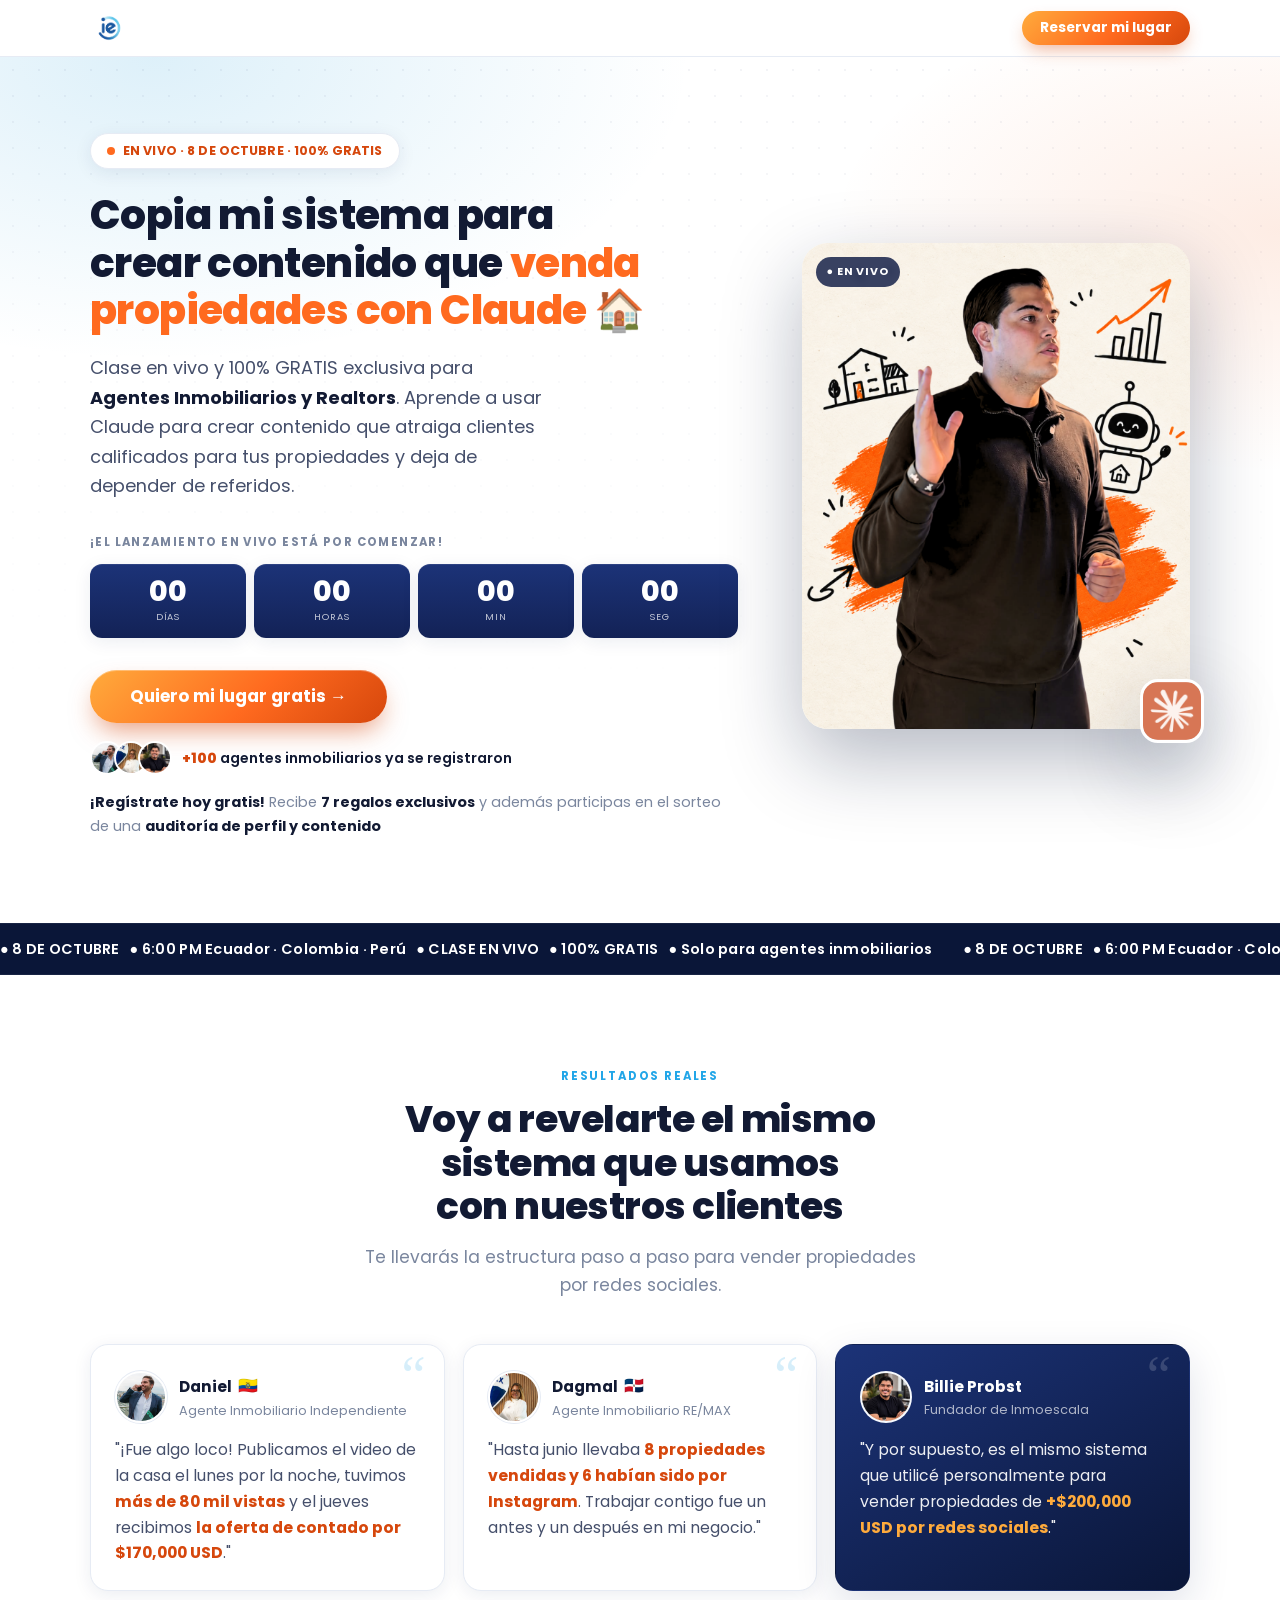
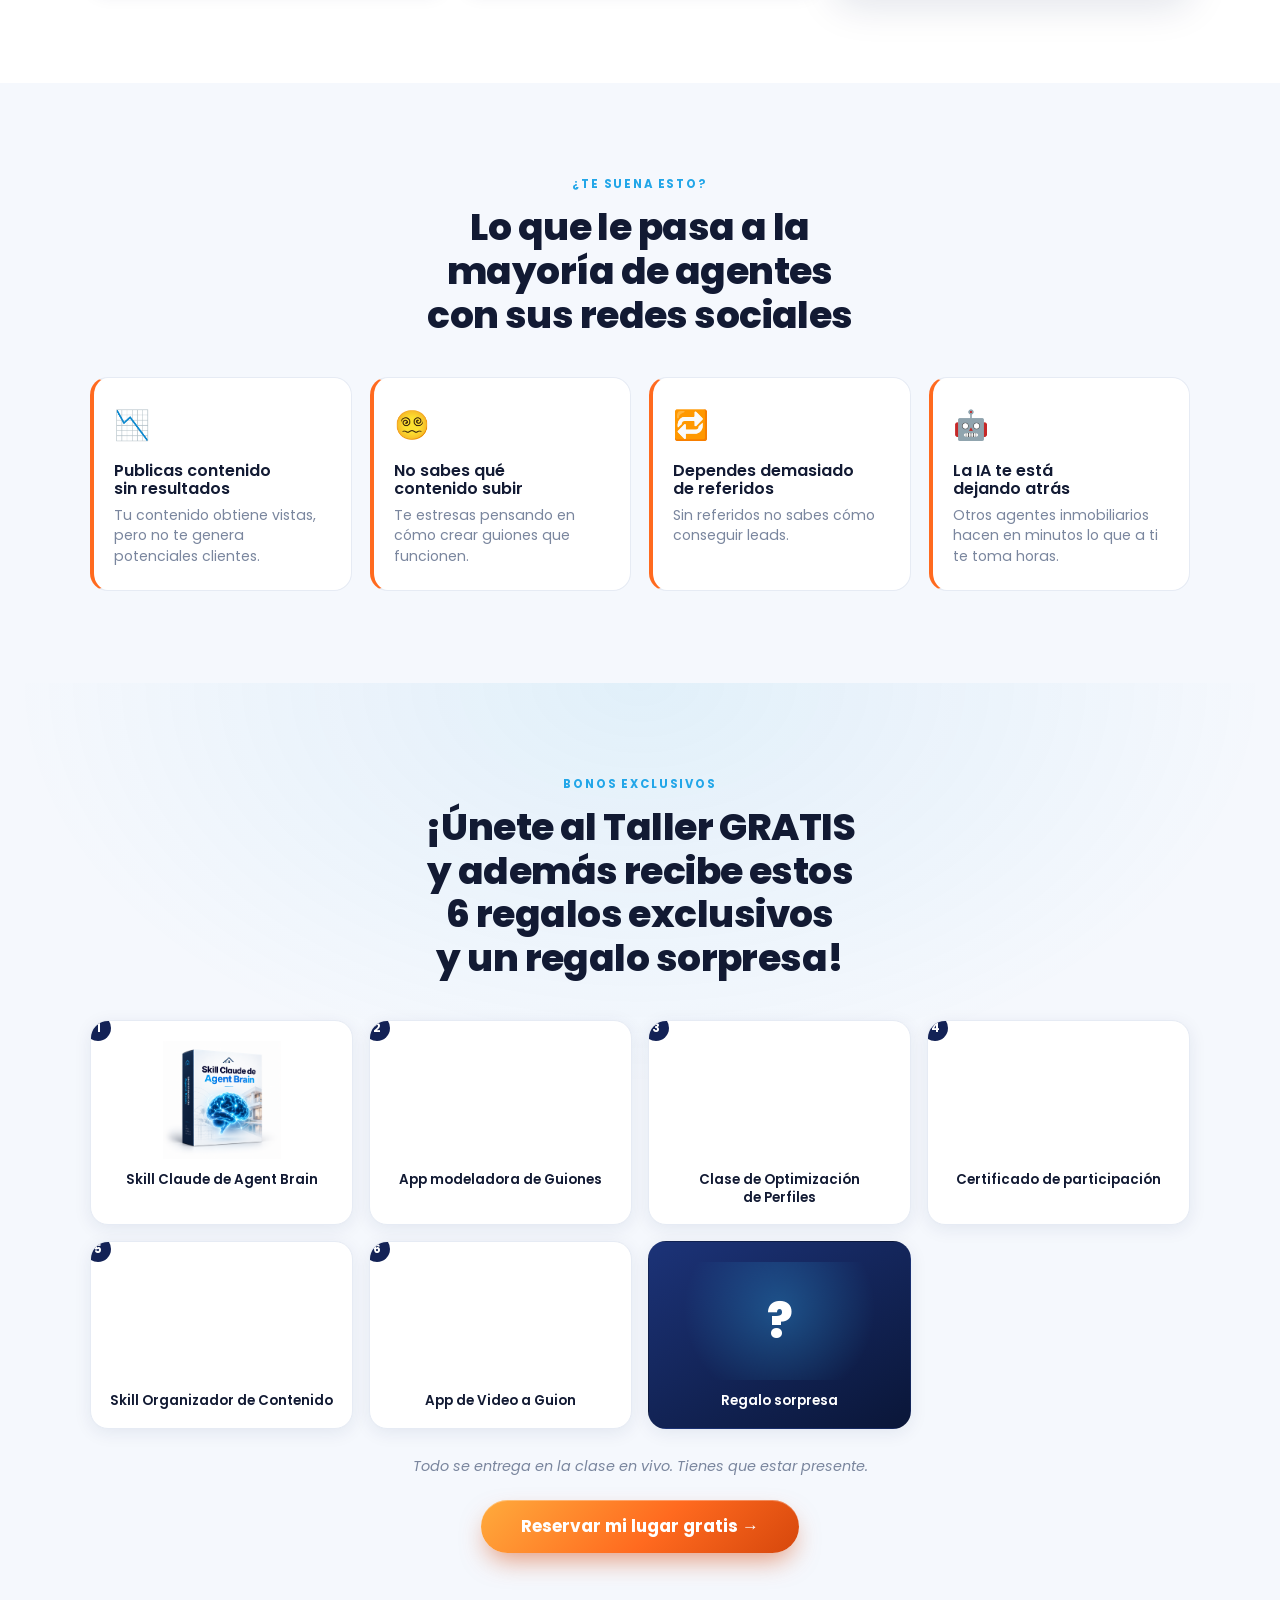
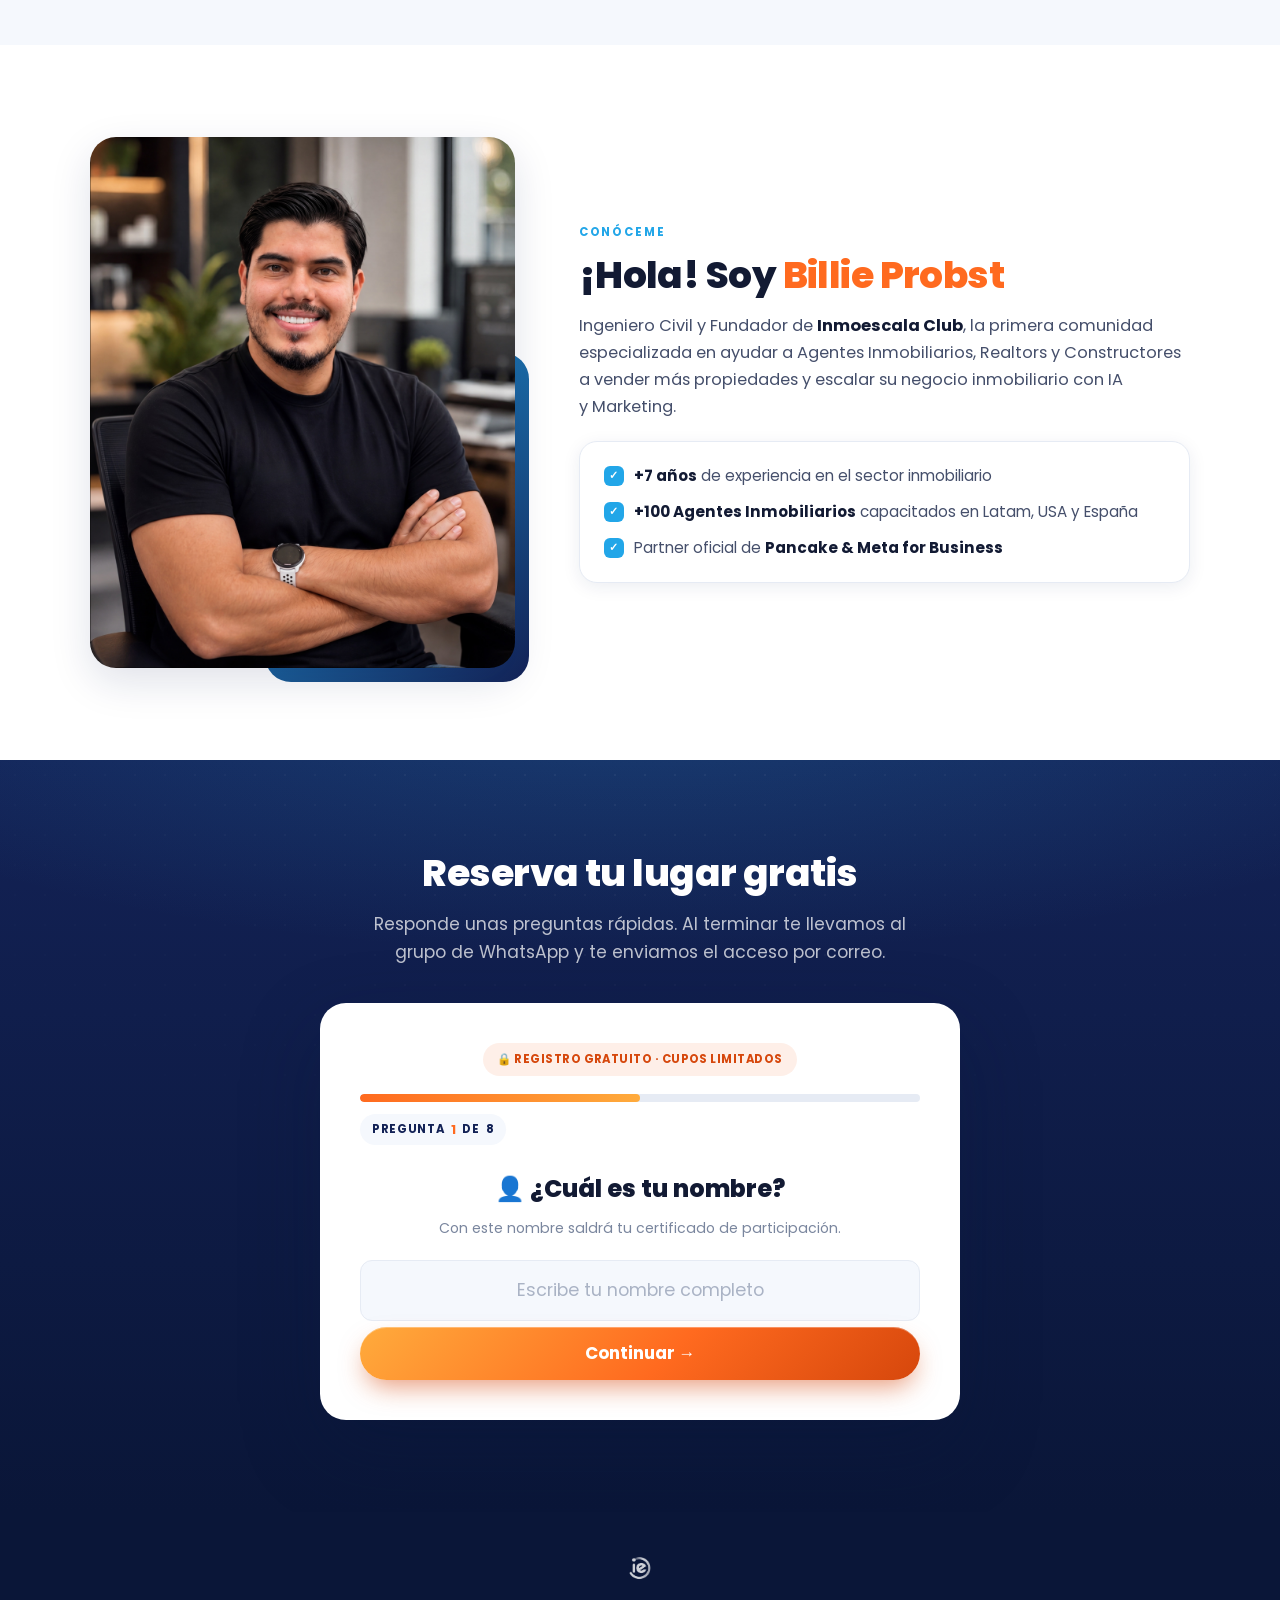
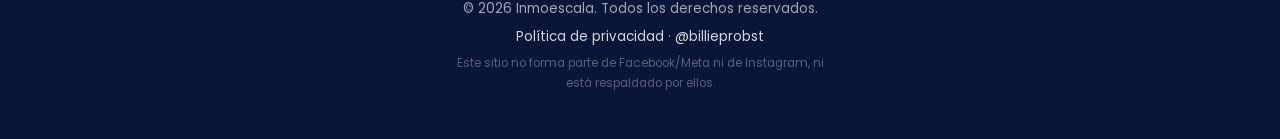
==== commit 31a9aa7b: "Agrega emoji de casa al H1 y badge flotante del logo de Claude sobre la foto del hero Co-Authored-By" ====
--- a/index.html
+++ b/index.html
@@ -45,7 +45,7 @@
 
         <h1>
           Copia mi sistema para crear contenido que
-          <span class="txt-accent">venda propiedades con Claude</span>
+          <span class="txt-accent">venda propiedades con Claude</span> 🏠
         </h1>
 
         <p class="hero__sub">
@@ -85,8 +85,8 @@
       </div>
 
       <div class="hero__media">
-        <!-- PLACEHOLDER: foto de Billie o mockup -->
         <img src="assets/img/billie-2.png" alt="Billie Probst" class="hero__img" width="440" height="560" fetchpriority="high" decoding="async" />
+        <img src="assets/img/logo-claude.png" alt="Claude AI" class="hero__claude-badge" width="64" height="64" loading="lazy" decoding="async" />
       </div>
     </div>
   </section>
--- a/assets/css/style.css
+++ b/assets/css/style.css
@@ -205,7 +205,8 @@
 }
 .social-proof__avatars { display: flex; flex-shrink: 0; }
 .social-proof__avatars img {
-  width: 30px; height: 30px; border-radius: 50%; object-fit: cover;
+  width: 34px; height: 34px; border-radius: 50%; object-fit: cover;
+  object-position: center 18%; /* prioriza la cara en fotos de cuerpo/retrato */
   border: 2px solid var(--paper); background: var(--paper-2);
   margin-left: -10px;
 }
@@ -231,6 +232,14 @@
   backdrop-filter: blur(4px);
 }
 
+/* Badge flotante del logo de Claude, sobre la esquina inferior de la foto */
+.hero__claude-badge {
+  position: absolute; bottom: -14px; right: -14px;
+  width: 64px; height: 64px; border-radius: 18px;
+  border: 3px solid #fff; box-shadow: var(--shadow-l);
+  background: #fff;
+}
+
 /* ---------- Countdown ---------- */
 .countdown { margin-bottom: 32px; }
 .countdown__label {
@@ -301,6 +310,7 @@
 .testi__top { display: flex; align-items: center; gap: 12px; margin-bottom: 14px; }
 .testi__avatar {
   width: 52px; height: 52px; border-radius: 50%; object-fit: cover;
+  object-position: center 18%; /* prioriza la cara en fotos de cuerpo/retrato */
   background: var(--paper-2); flex-shrink: 0;
   border: 2px solid #fff; box-shadow: 0 0 0 1px var(--line);
 }
@@ -448,11 +458,15 @@
   box-shadow: var(--shadow-s);
   display: grid; gap: 12px;
 }
-.about__card p { display: flex; gap: 10px; align-items: flex-start; font-size: .95rem; color: var(--body); }
+.about__card p {
+  overflow: hidden; /* contiene el check flotante para que el texto fluya normal */
+  font-size: .95rem; line-height: 1.55; color: var(--body);
+}
 .check {
+  float: left; margin: 2px 10px 2px 0;
   color: #fff; background: var(--cyan);
-  width: 20px; height: 20px; border-radius: 6px; flex-shrink: 0;
-  display: grid; place-items: center; font-size: .7rem; font-weight: 700; margin-top: 2px;
+  width: 20px; height: 20px; border-radius: 6px;
+  display: grid; place-items: center; font-size: .7rem; font-weight: 700;
 }
 
 /* ================================================================
@@ -661,6 +675,9 @@
   .hero__img { max-width: 340px; }
   .about { grid-template-columns: 1fr; }
   .about__photos { max-width: 400px; margin-inline: auto; }
+  /* El bloque decorativo detrás de la foto se ve desproporcionado en pantallas chicas */
+  .about__photos::before { display: none; }
+  .about__photos img { box-shadow: var(--shadow-l); }
   .about h2, .about__eyebrow { text-align: center; }
   .about__lead { text-align: center; }
   .grid--3 { grid-template-columns: 1fr 1fr; }
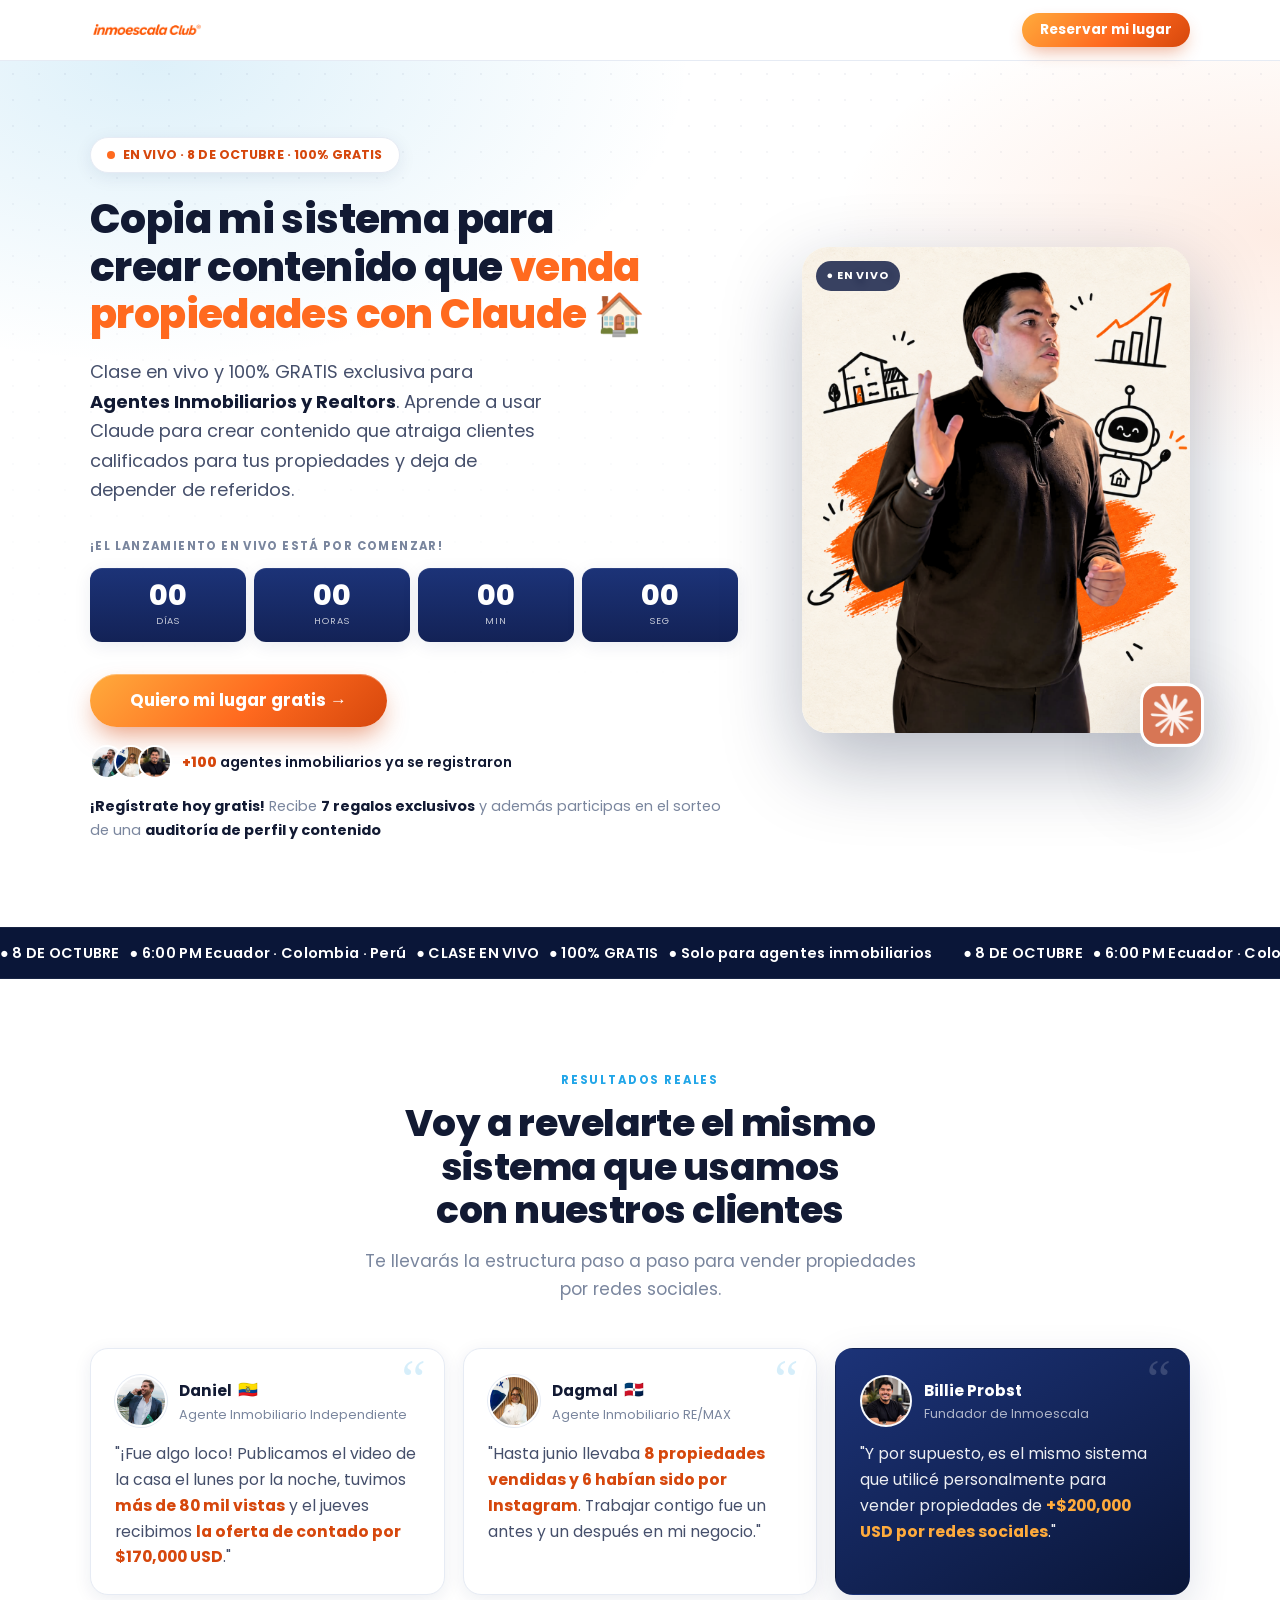
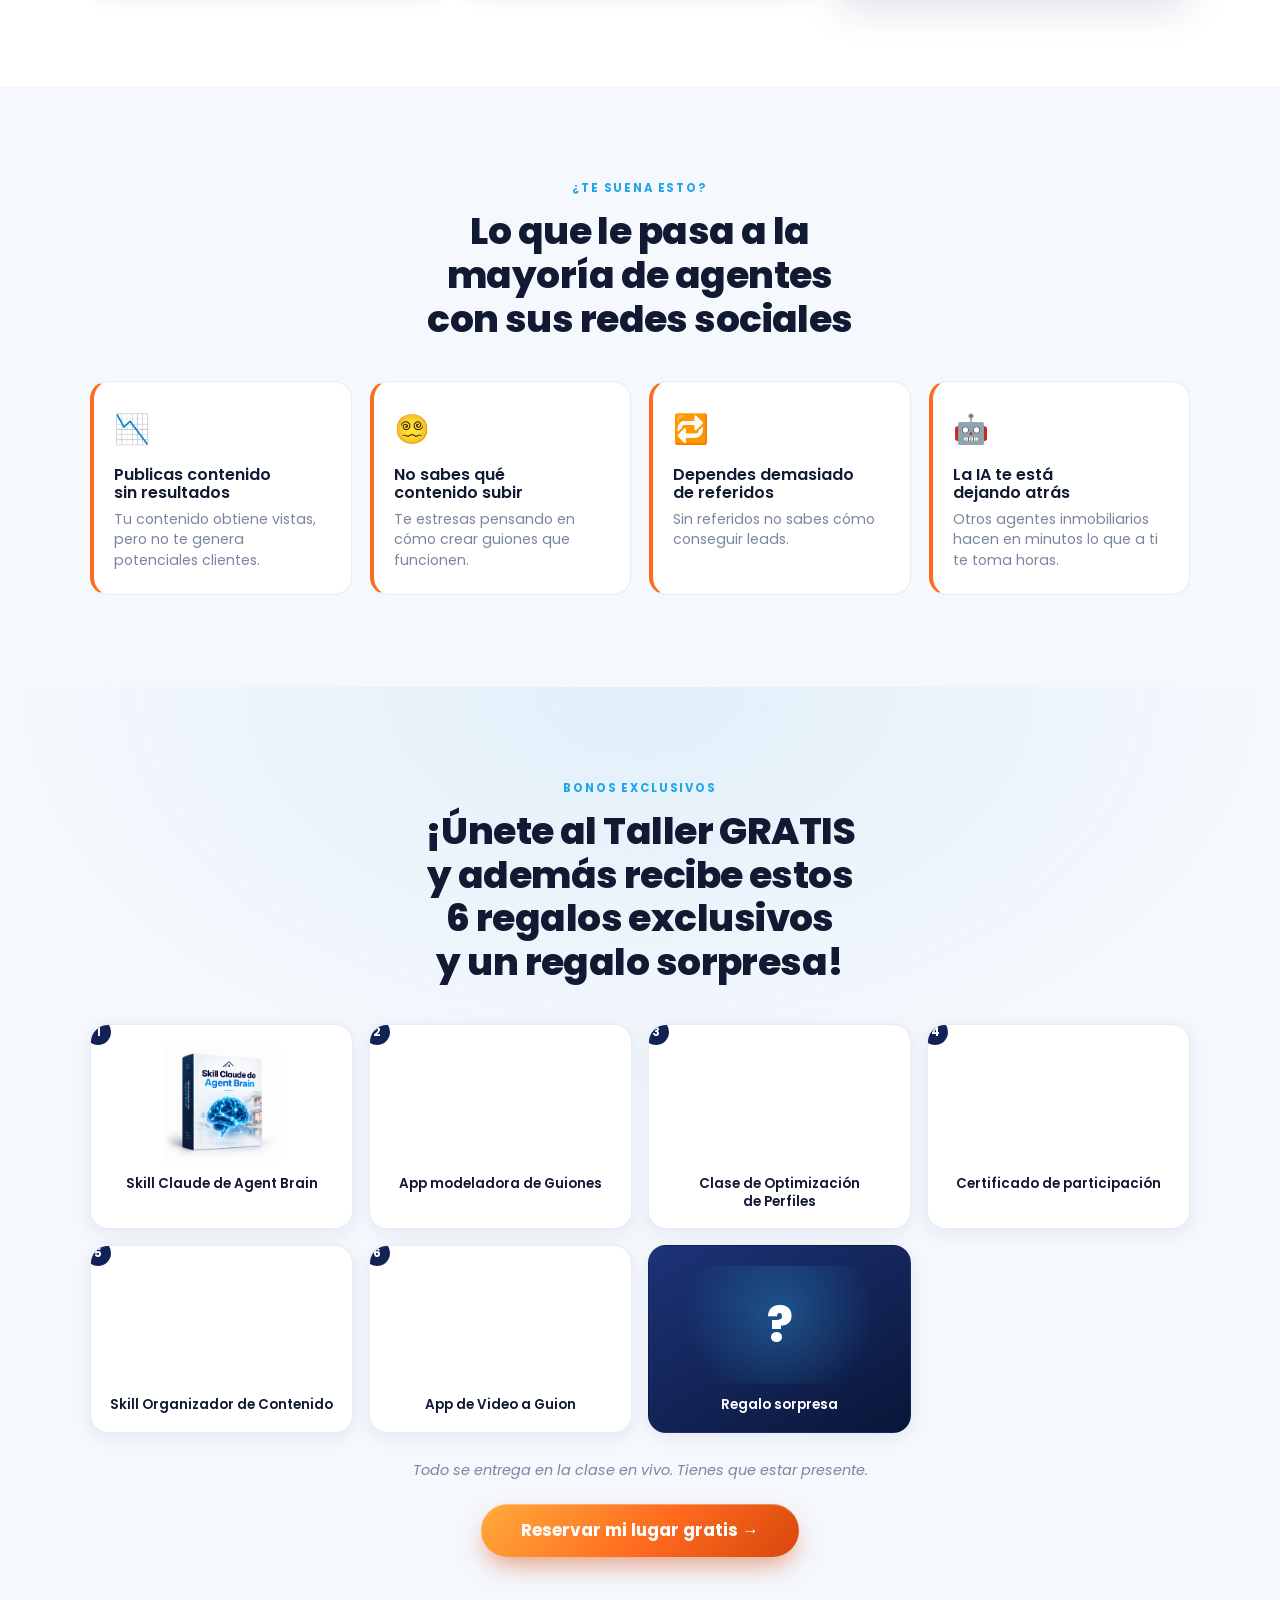
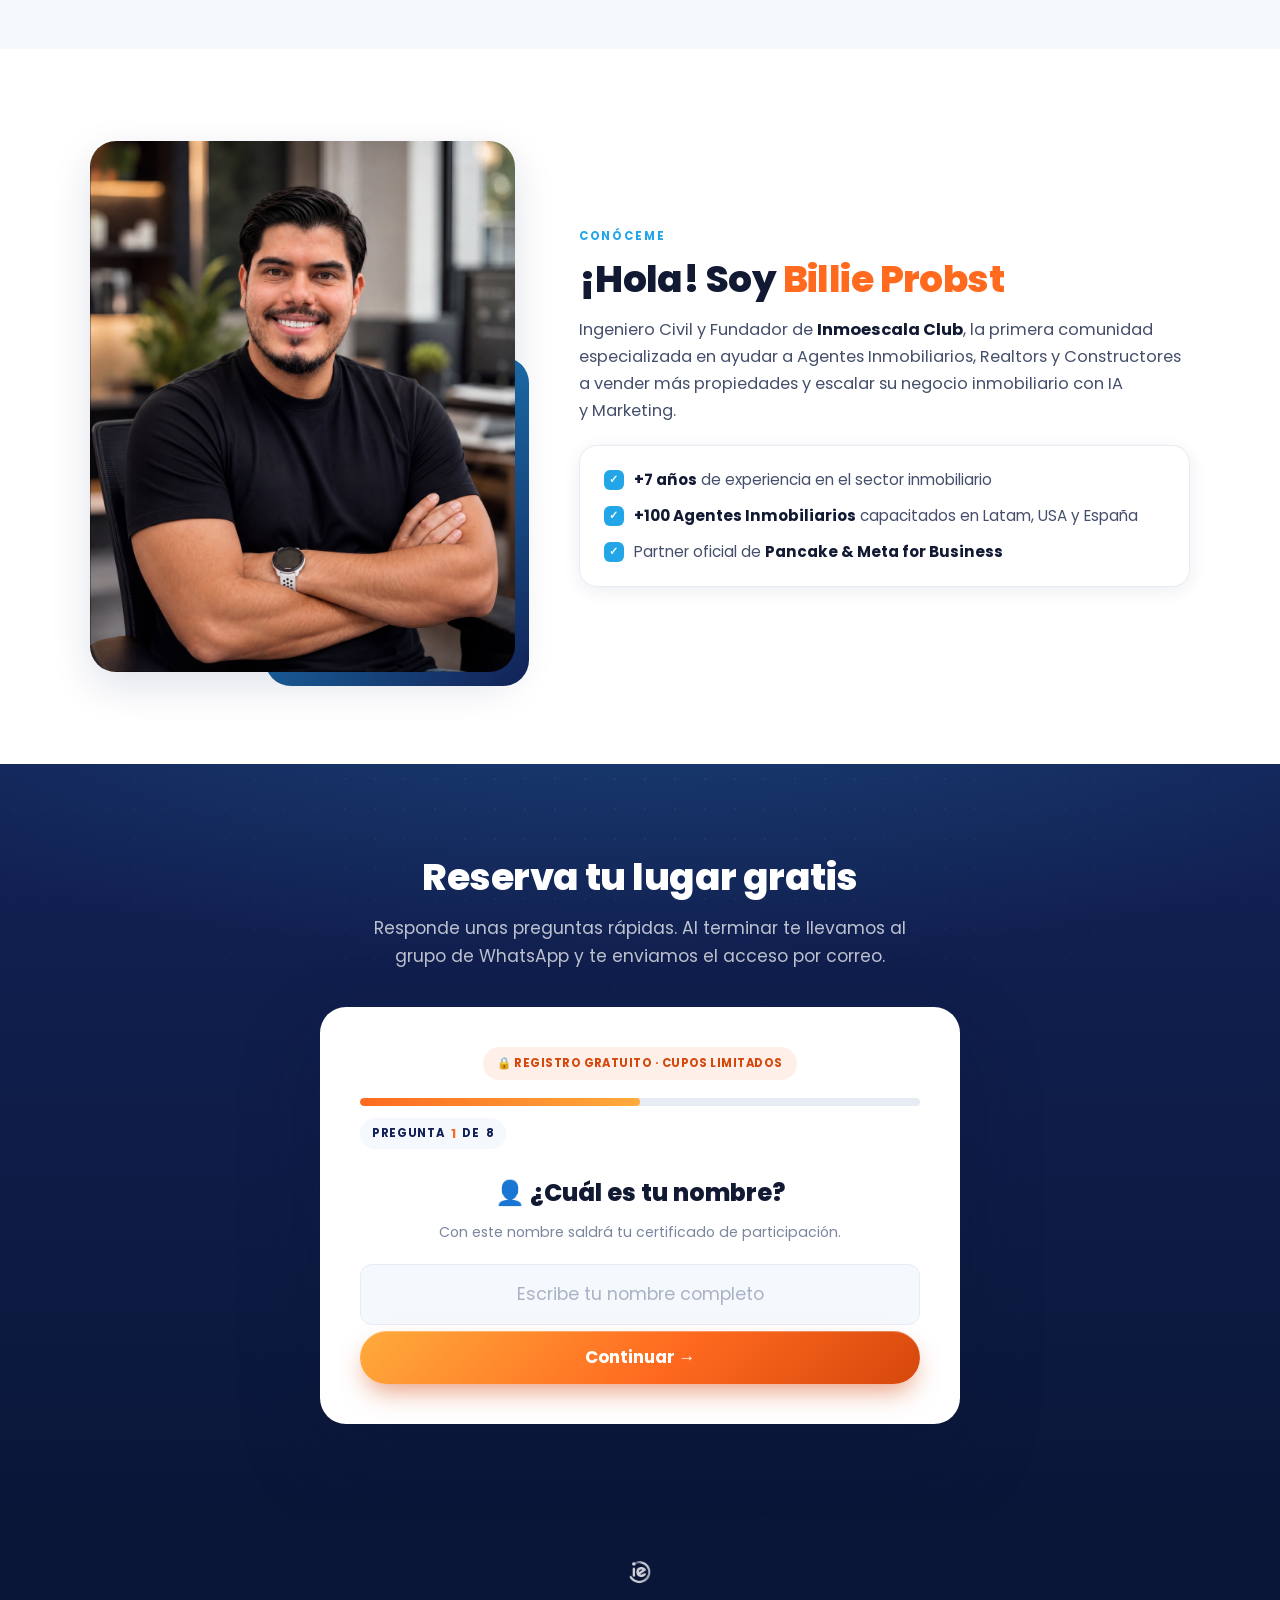
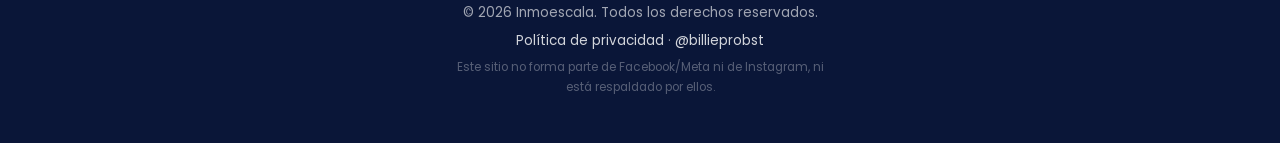
==== commit 7d878d73: "Reemplaza el logo pequeño del header por el logo de texto naranja "inmoescala Club" Co-Authored-By: " ====
--- a/index.html
+++ b/index.html
@@ -28,7 +28,7 @@
   <header class="site-header" id="top">
     <div class="container site-header__inner">
       <a href="#top" class="logo">
-        <img src="assets/img/logo-inmoescala.png" alt="Inmoescala" width="130" height="42" fetchpriority="high" decoding="async" />
+        <img src="assets/img/logo-club-banner.png" alt="Inmoescala Club" width="168" height="56" fetchpriority="high" decoding="async" />
       </a>
       <a href="#registro" class="btn btn--sm">Reservar mi lugar</a>
     </div>
--- a/assets/css/style.css
+++ b/assets/css/style.css
@@ -142,7 +142,8 @@
   display: flex; align-items: center; justify-content: space-between;
   padding-block: 11px;
 }
-.logo img { display: block; height: 34px; width: auto; }
+.logo { display: flex; align-items: center; }
+.logo img { display: block; height: 38px; width: auto; }
 
 /* ================================================================
    HERO — fondo con malla de luz + tarjeta flotante
@@ -701,7 +702,7 @@
 
   /* ---- Header ---- */
   .site-header .btn--sm { display: none; }
-  .site-header .logo img { height: 28px; }
+  .site-header .logo img { height: 30px; }
 
   /* ---- Hero ---- */
   .hero { padding-block: 32px 40px; }
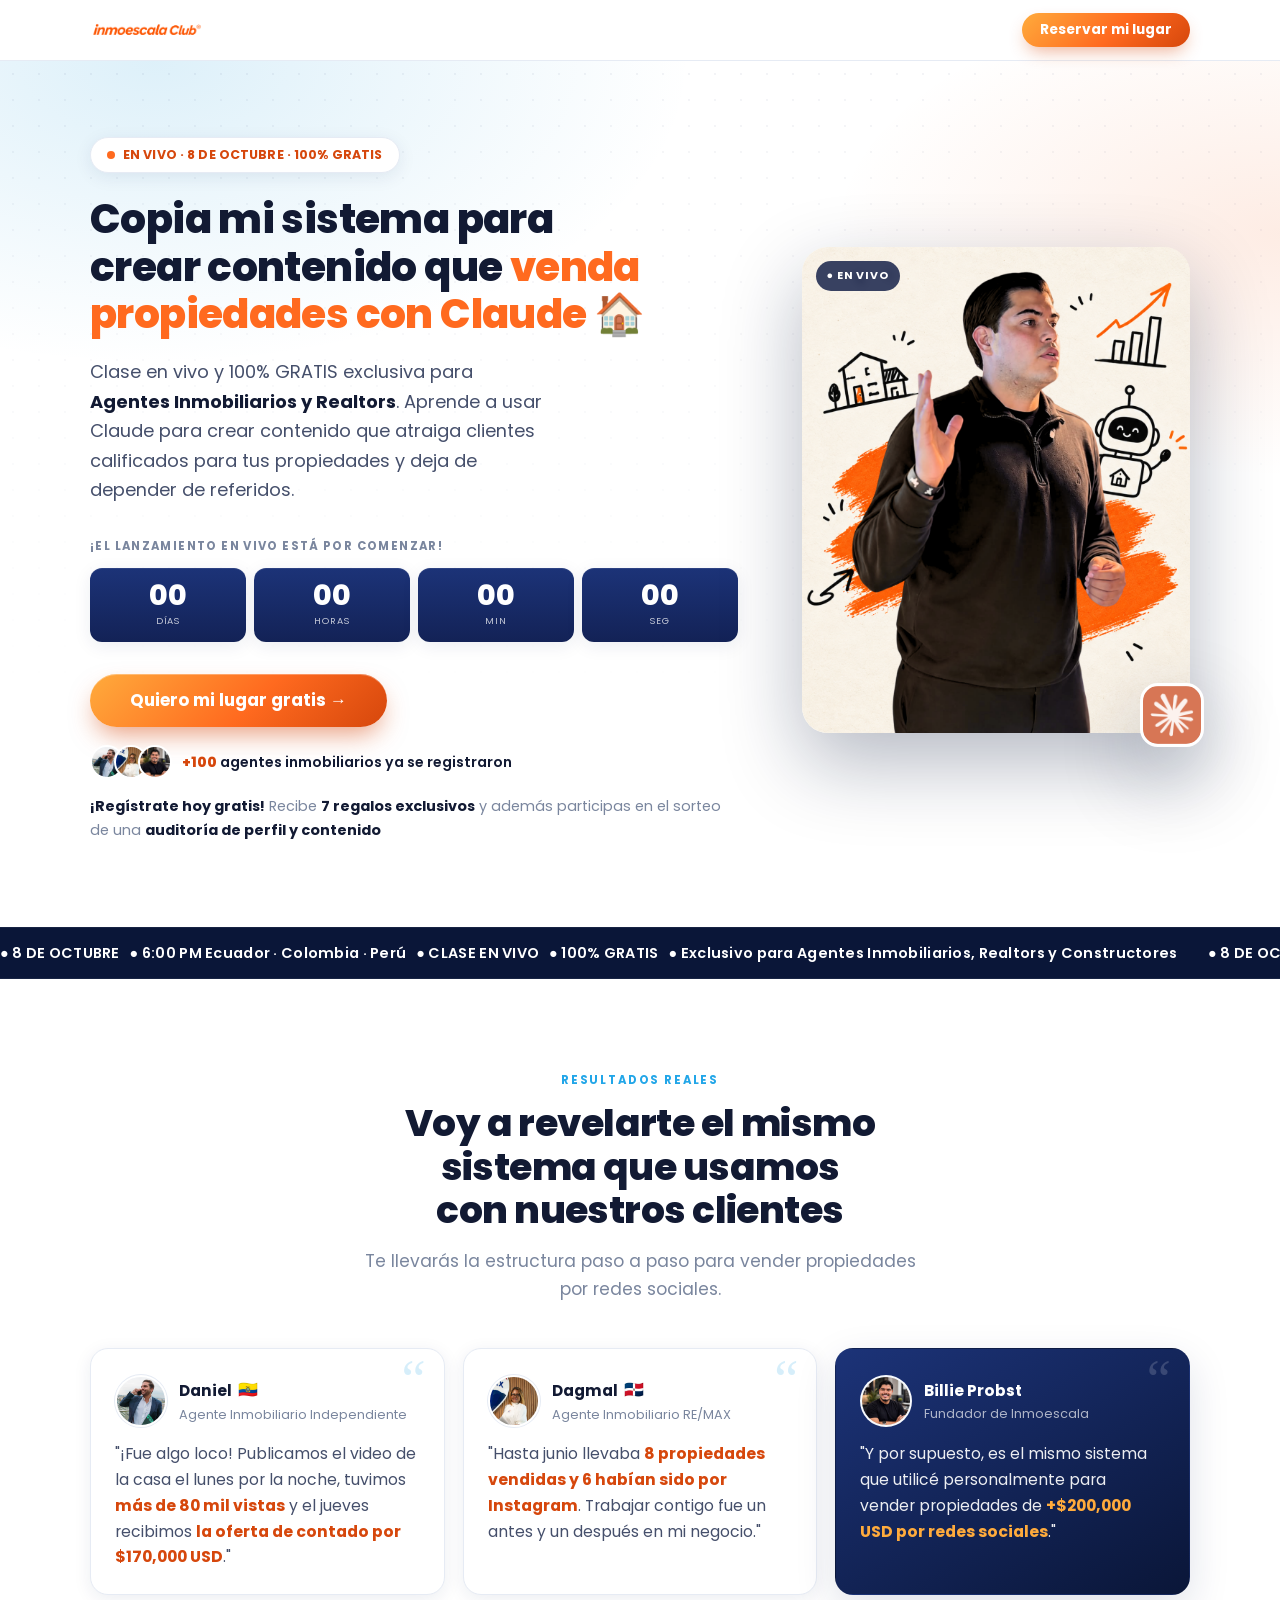
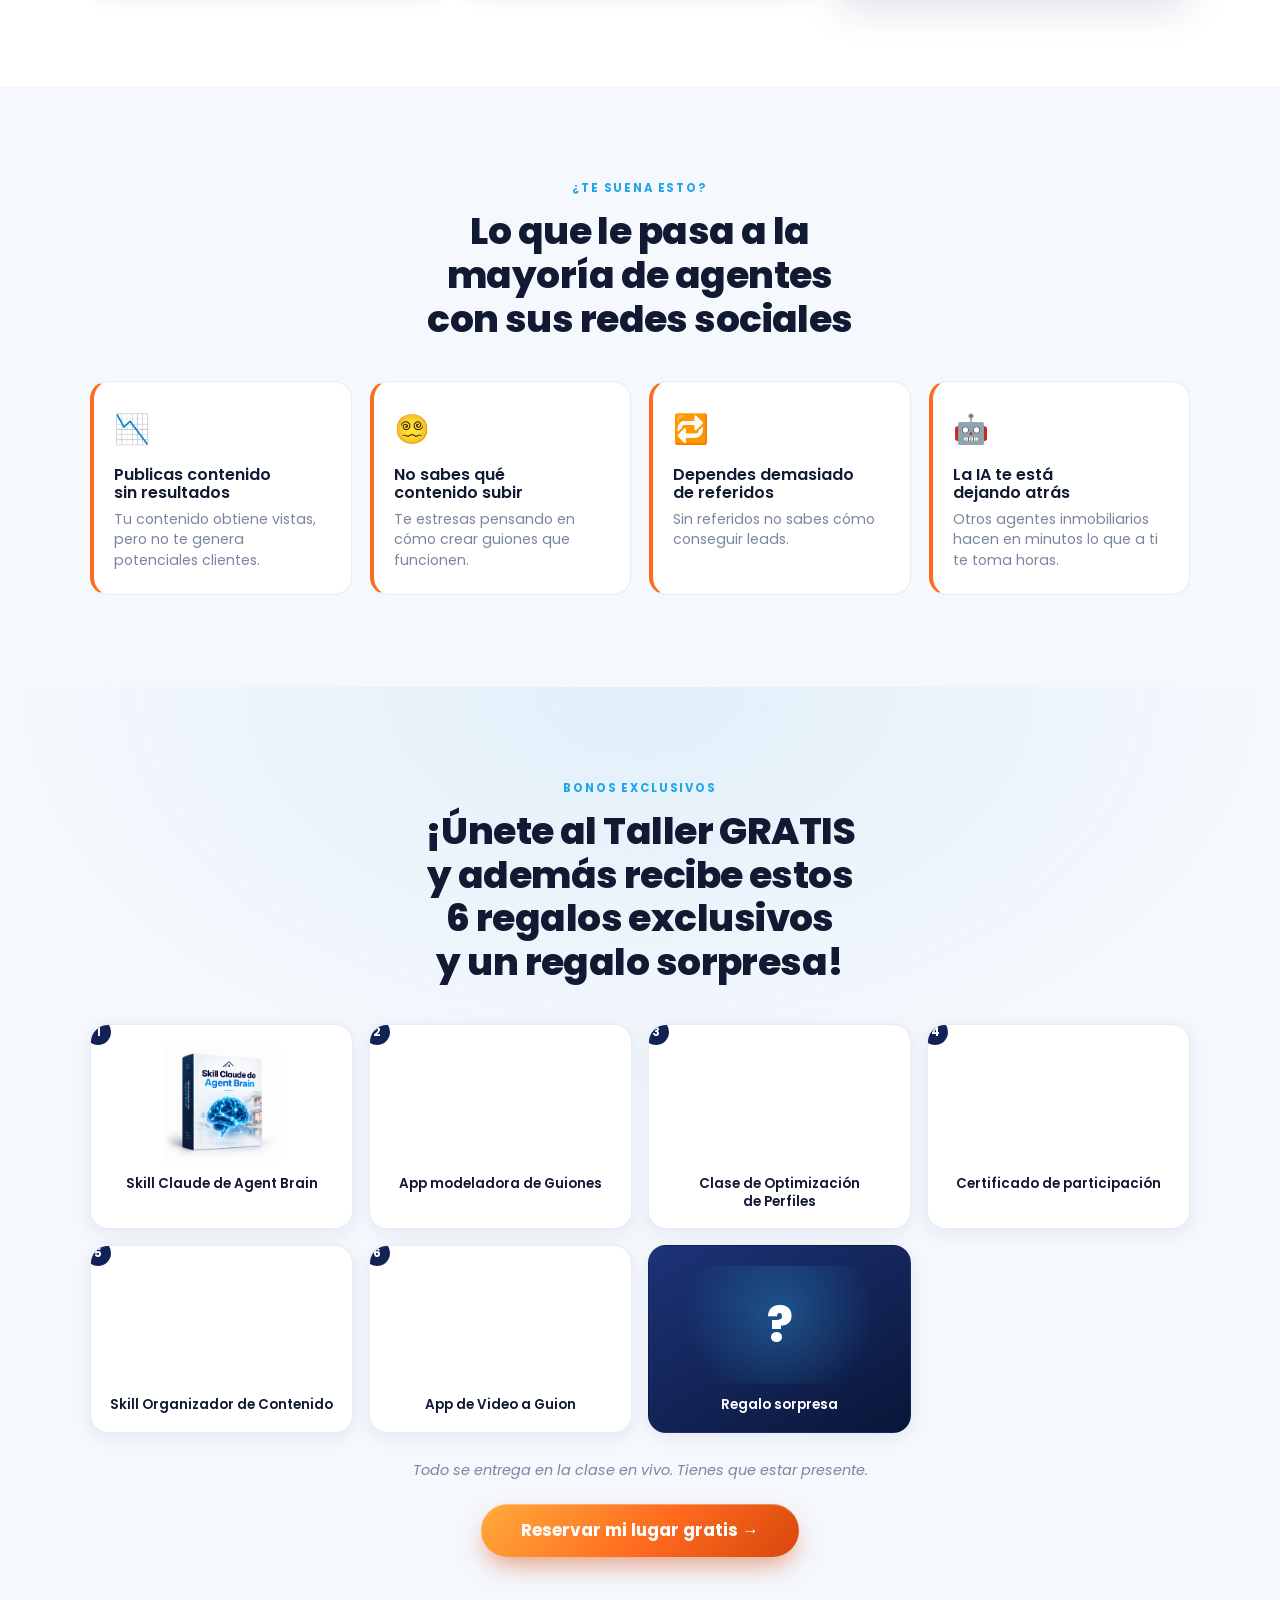
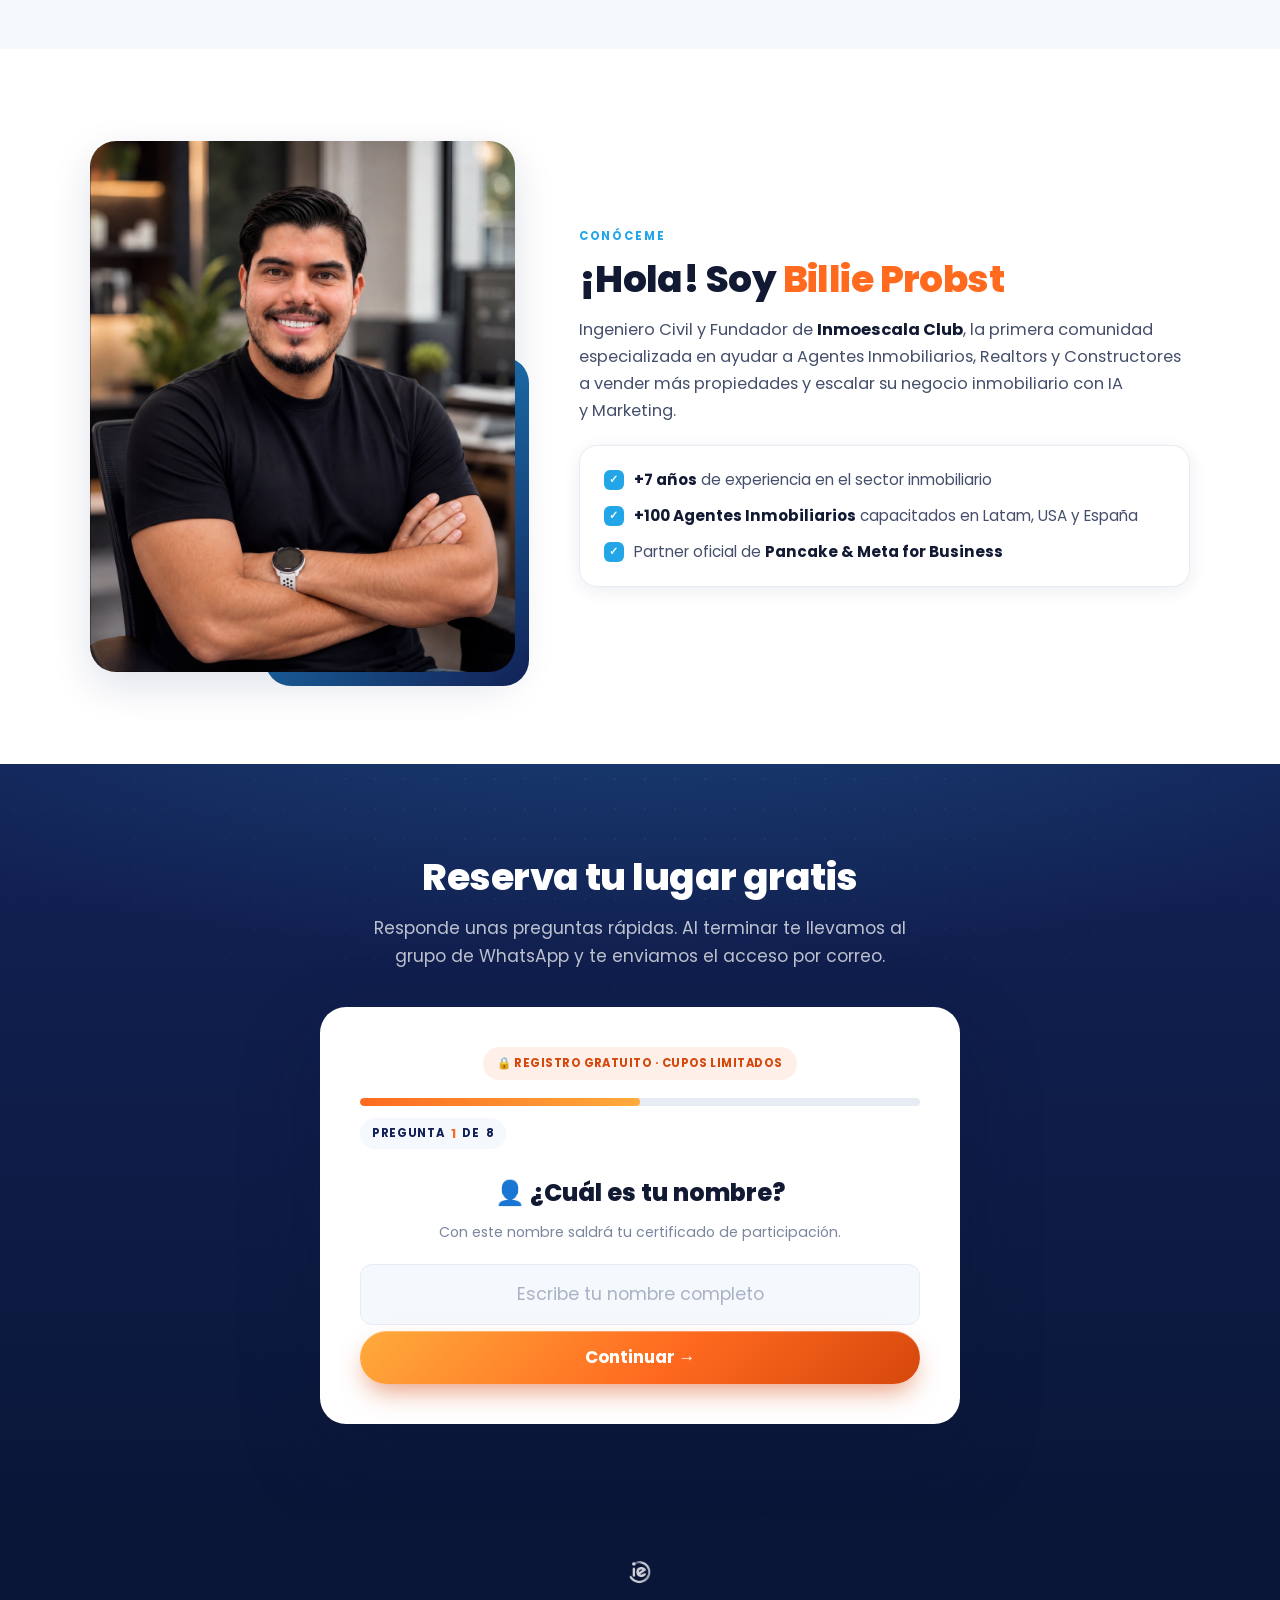
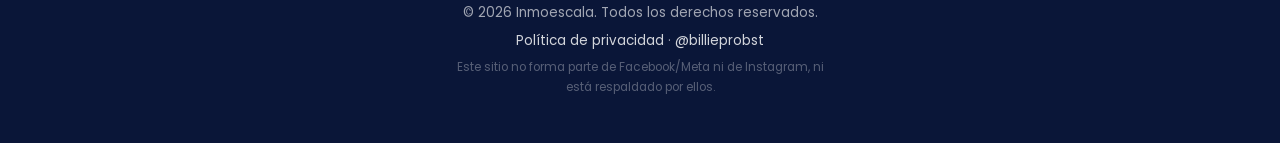
==== commit 2c4f45e2: "Amplía el público objetivo en el marquee: agentes, realtors y constructores Co-Authored-By: Claude S" ====
--- a/index.html
+++ b/index.html
@@ -94,8 +94,8 @@
   <!-- ============ MARQUEE ============ -->
   <div class="marquee" aria-hidden="true">
     <div class="marquee__track">
-      <span>● 8 DE OCTUBRE&nbsp;&nbsp; ● 6:00 PM Ecuador · Colombia · Perú&nbsp;&nbsp; ● CLASE EN VIVO&nbsp;&nbsp; ● 100% GRATIS&nbsp;&nbsp; ● Solo para agentes inmobiliarios&nbsp;&nbsp;</span>
-      <span>● 8 DE OCTUBRE&nbsp;&nbsp; ● 6:00 PM Ecuador · Colombia · Perú&nbsp;&nbsp; ● CLASE EN VIVO&nbsp;&nbsp; ● 100% GRATIS&nbsp;&nbsp; ● Solo para agentes inmobiliarios&nbsp;&nbsp;</span>
+      <span>● 8 DE OCTUBRE&nbsp;&nbsp; ● 6:00 PM Ecuador · Colombia · Perú&nbsp;&nbsp; ● CLASE EN VIVO&nbsp;&nbsp; ● 100% GRATIS&nbsp;&nbsp; ● Exclusivo para Agentes Inmobiliarios, Realtors y Constructores&nbsp;&nbsp;</span>
+      <span>● 8 DE OCTUBRE&nbsp;&nbsp; ● 6:00 PM Ecuador · Colombia · Perú&nbsp;&nbsp; ● CLASE EN VIVO&nbsp;&nbsp; ● 100% GRATIS&nbsp;&nbsp; ● Exclusivo para Agentes Inmobiliarios, Realtors y Constructores&nbsp;&nbsp;</span>
     </div>
   </div>
 
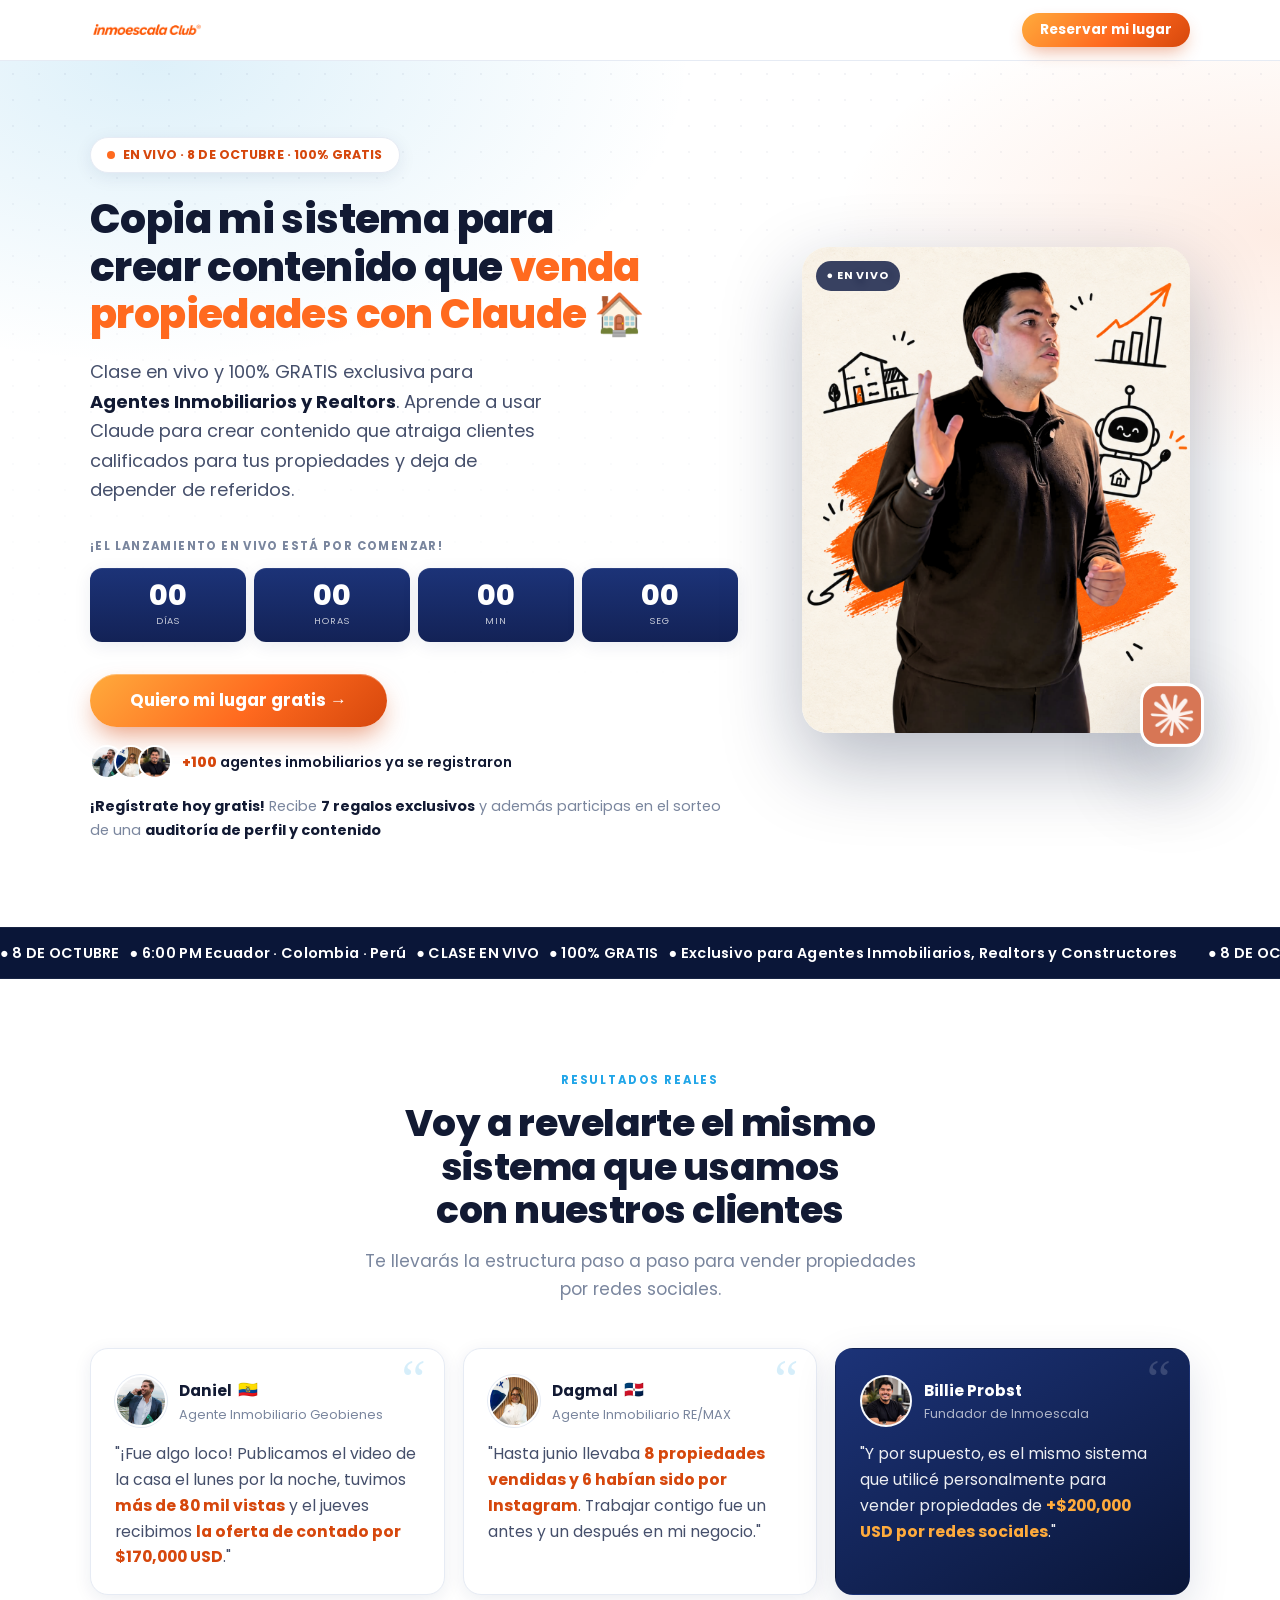
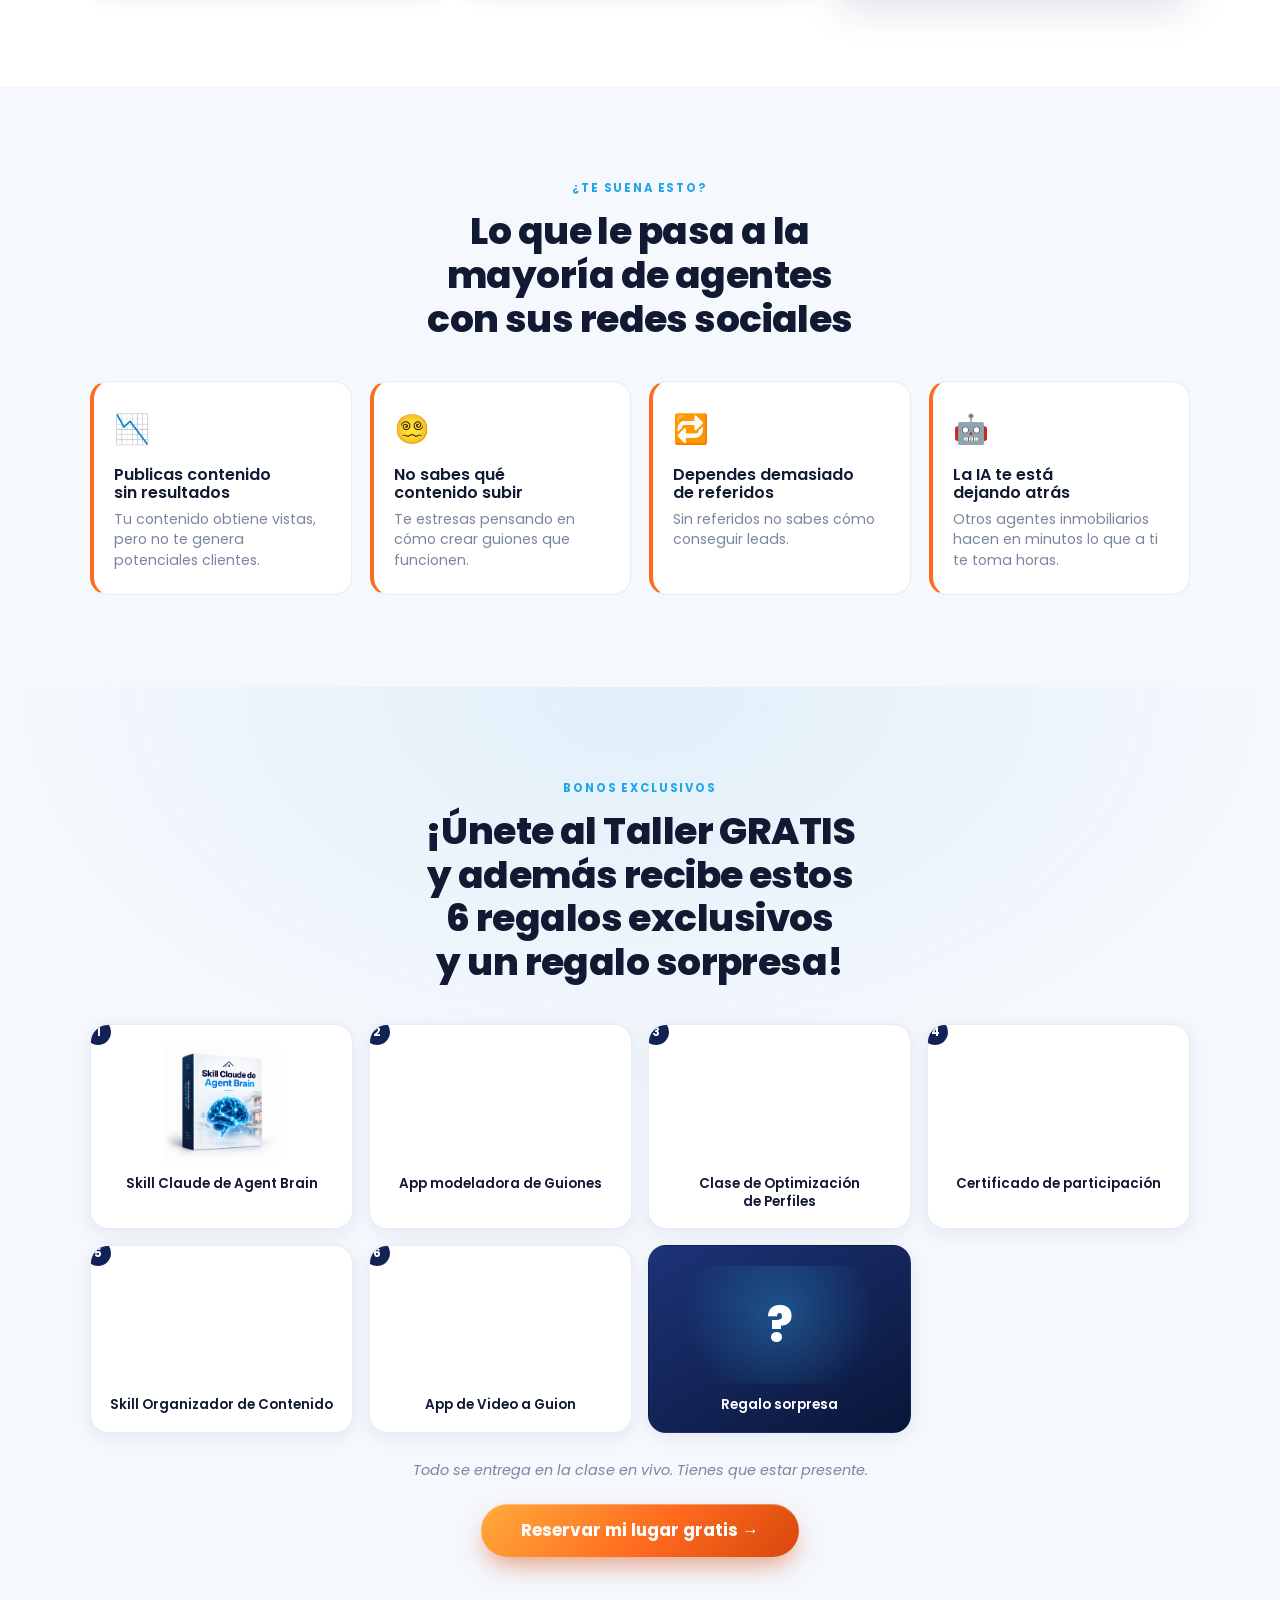
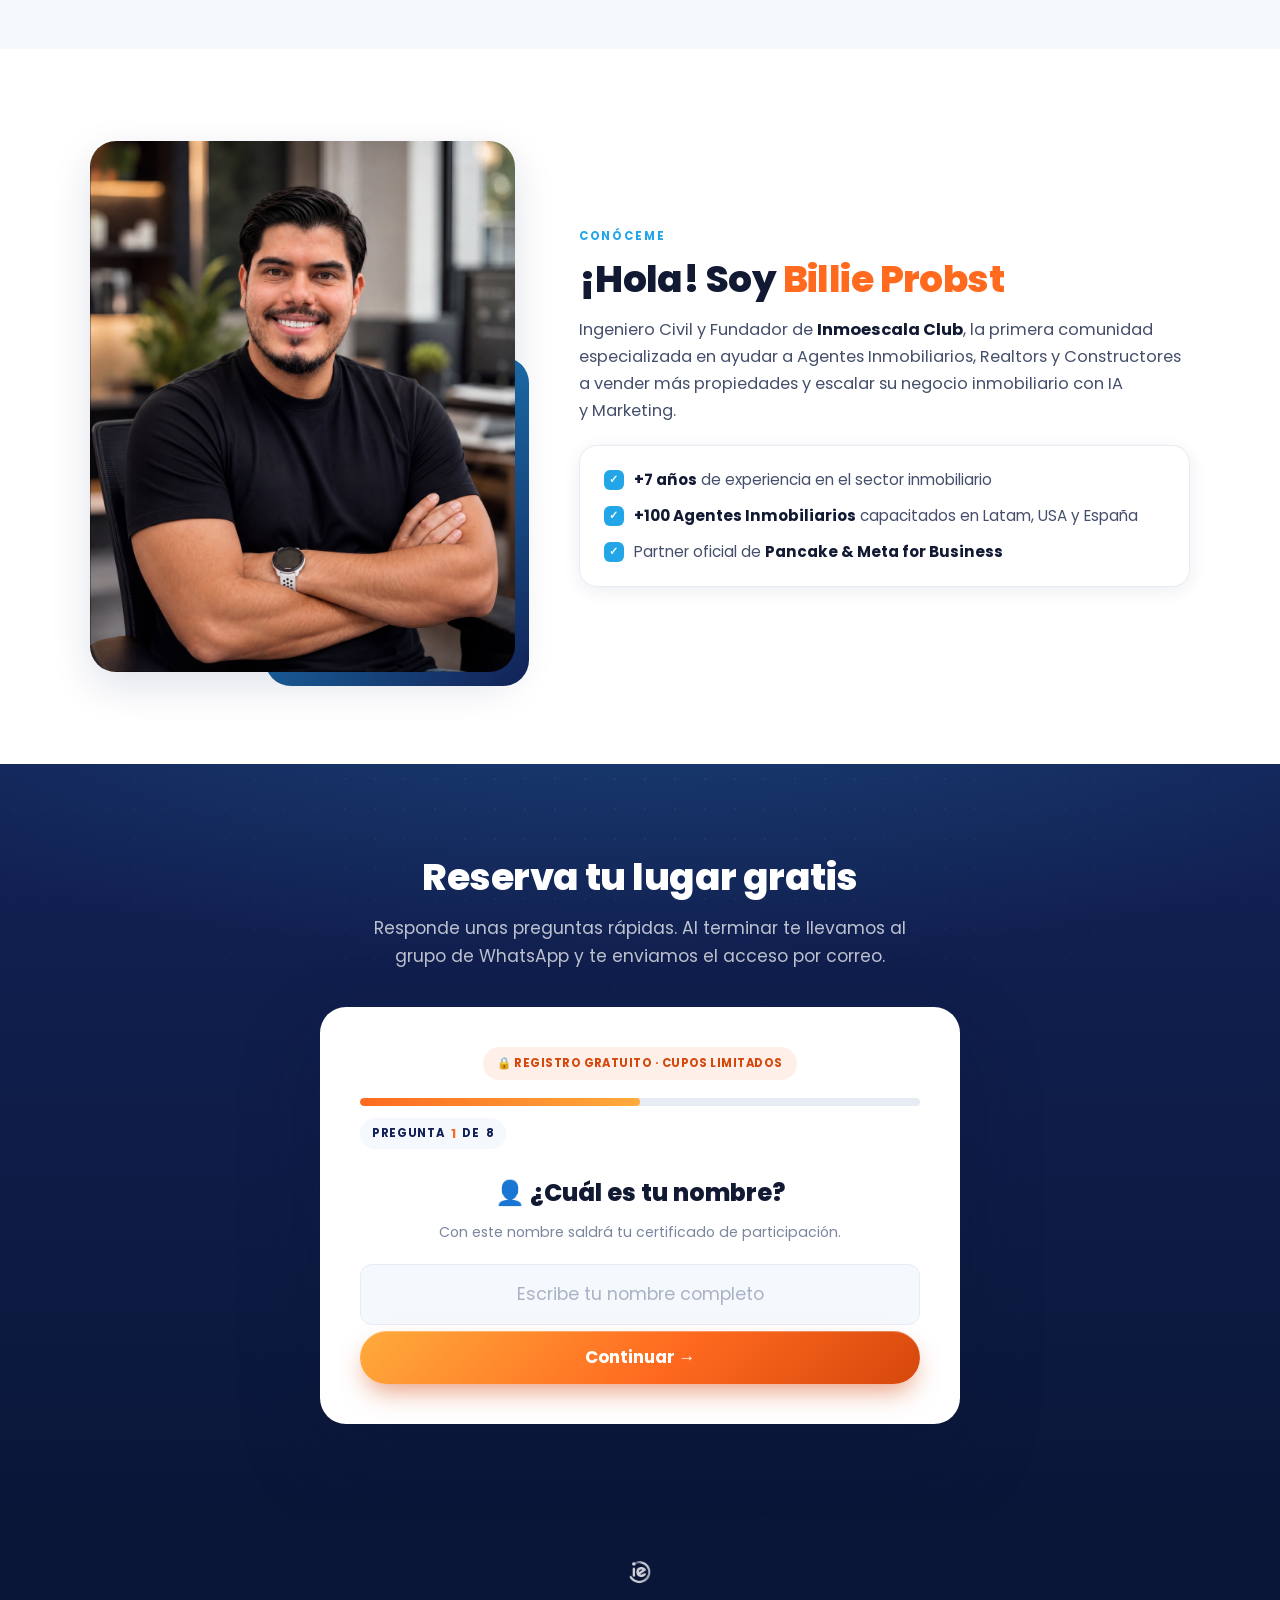
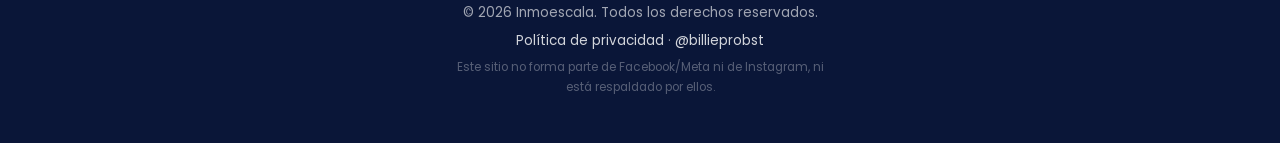
==== commit d96c9dc4: "Corrige el rol de Daniel en su testimonio: Agente Inmobiliario Geobienes Co-Authored-By: Claude Sonn" ====
--- a/index.html
+++ b/index.html
@@ -114,7 +114,7 @@
             <img src="assets/img/testi-daniel.jpg" alt="Daniel" class="testi__avatar" width="56" height="56" loading="lazy" decoding="async" />
             <div>
               <p class="testi__name">Daniel <span class="testi__flag" title="Ecuador">🇪🇨</span></p>
-              <p class="testi__role">Agente Inmobiliario Independiente</p>
+              <p class="testi__role">Agente Inmobiliario Geobienes</p>
             </div>
           </div>
           <p class="testi__quote">
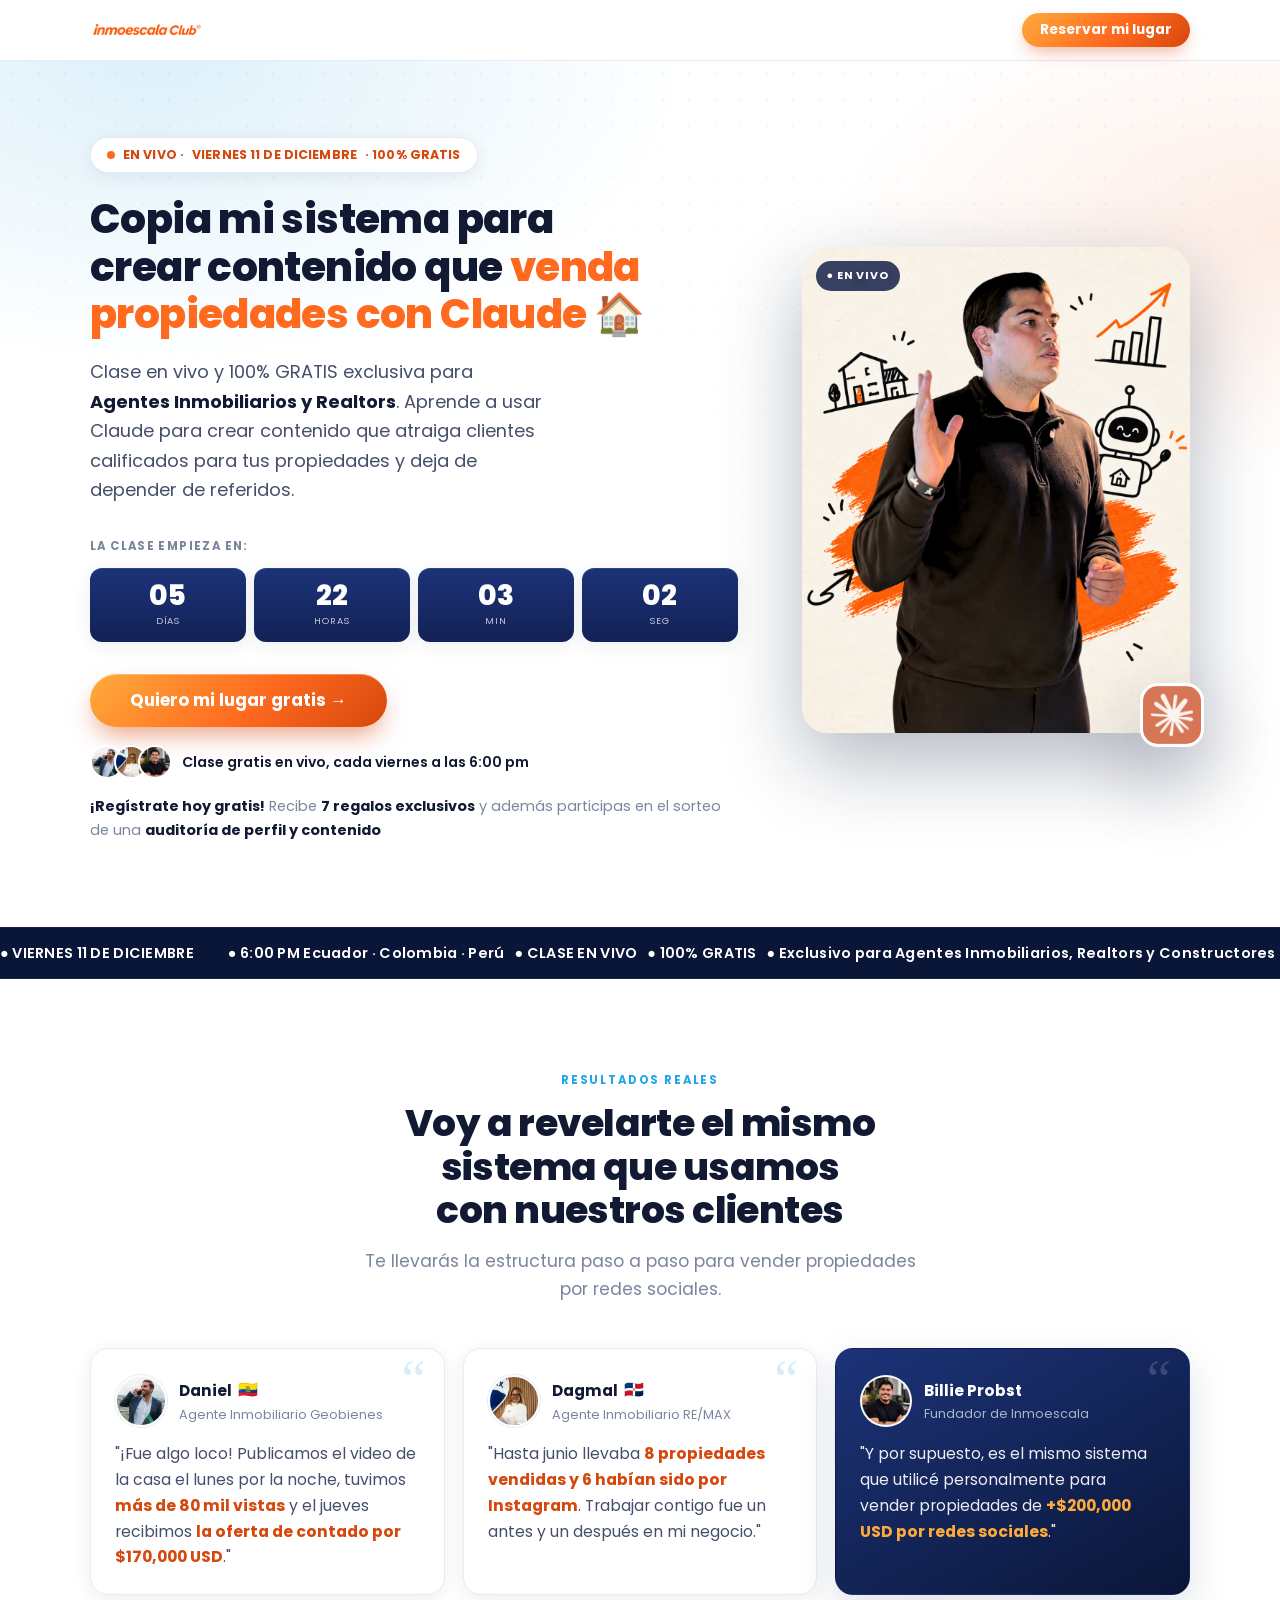
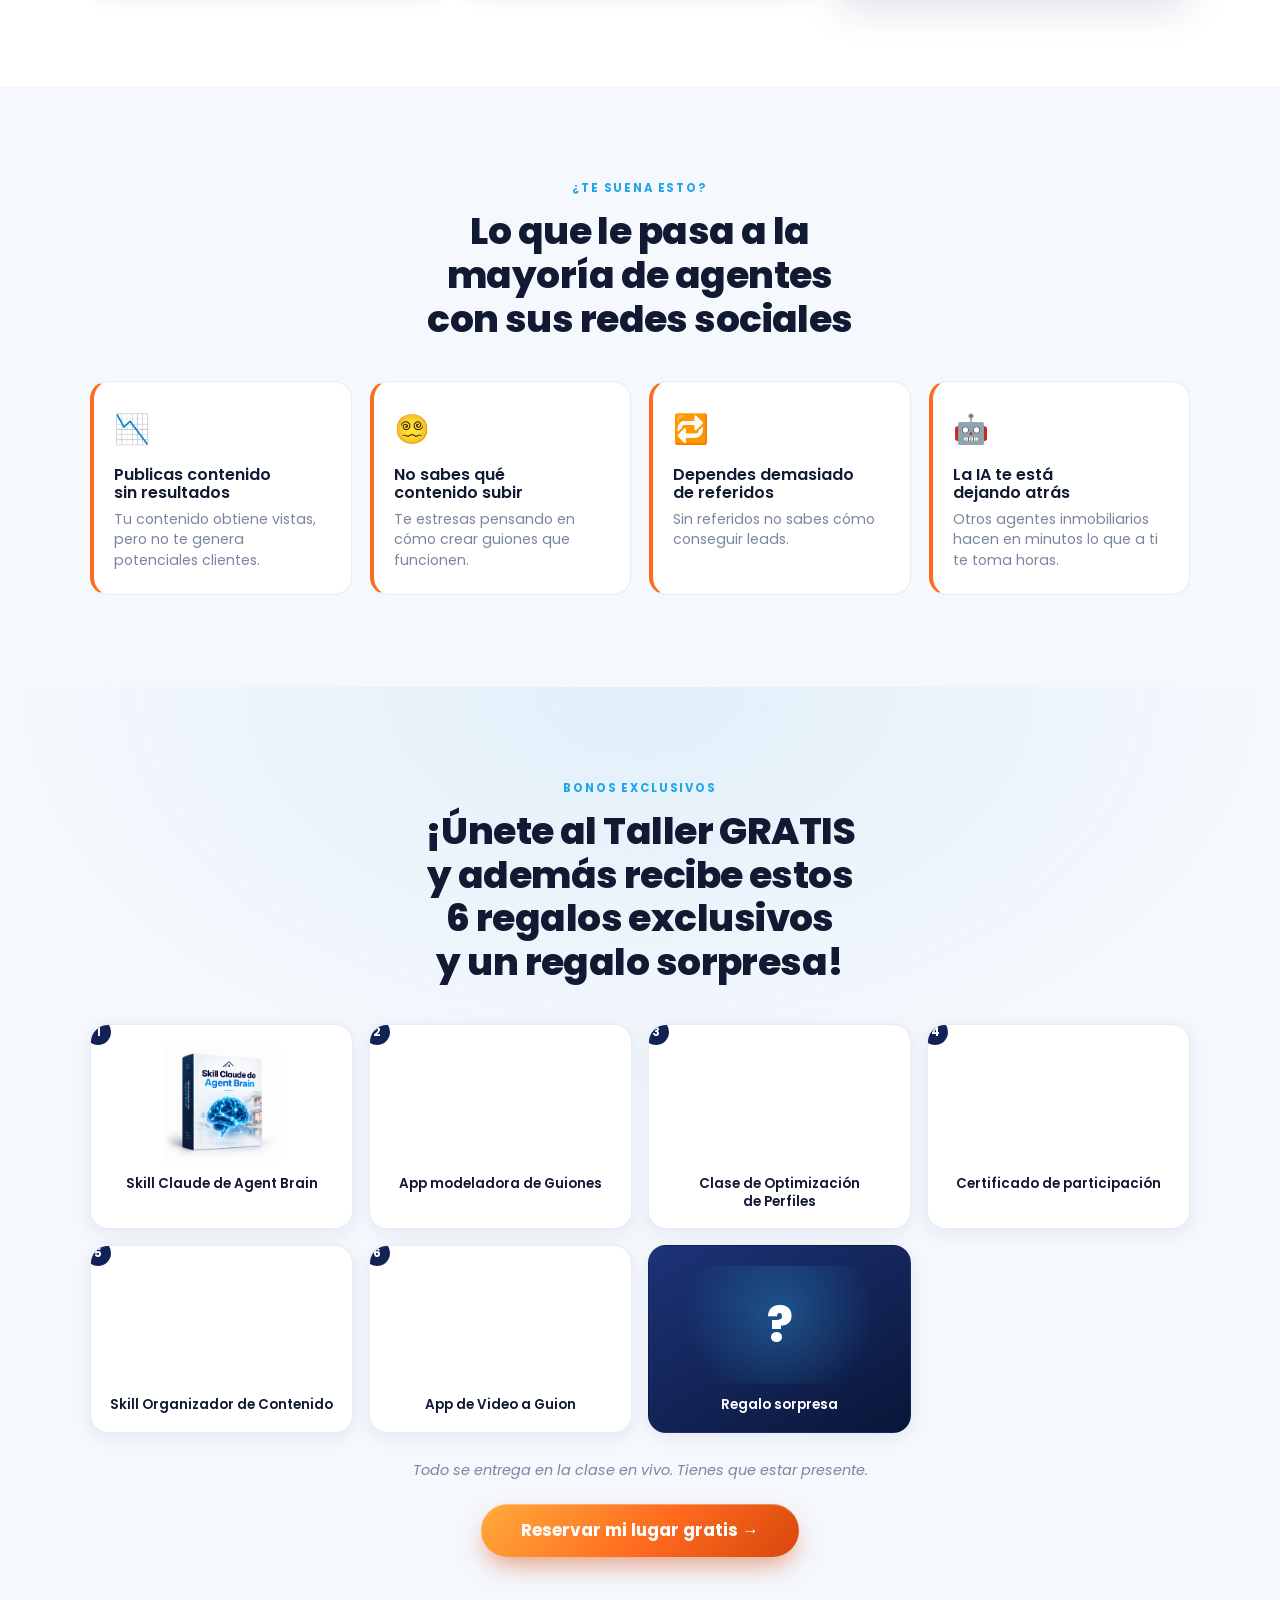
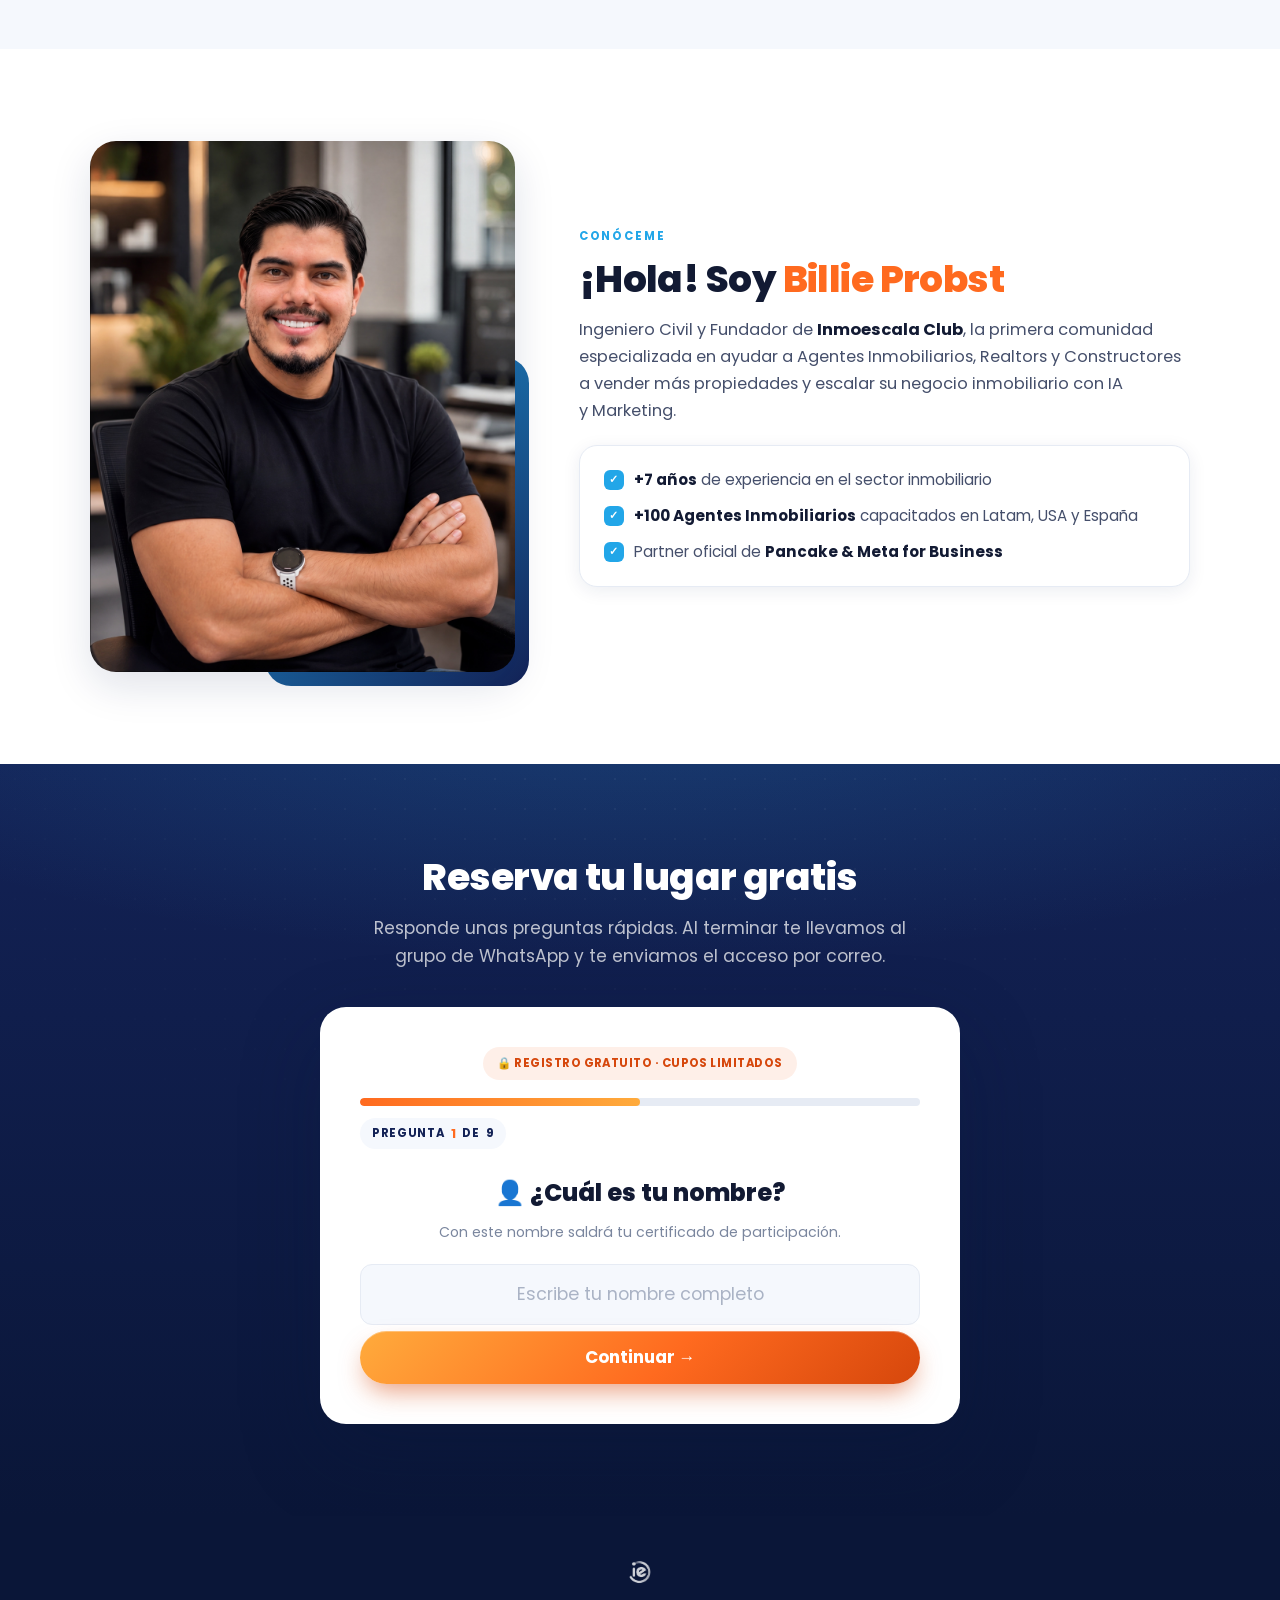
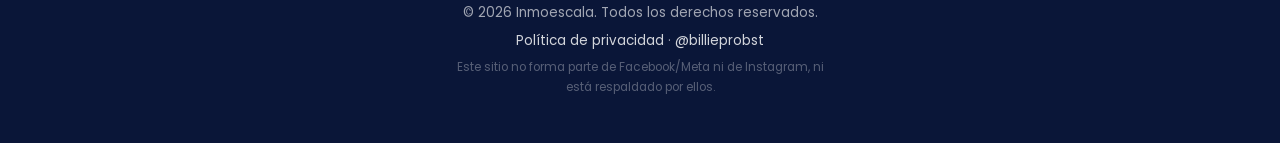
==== commit 2df4a757: "Contador y fechas automáticos: próxima clase cada viernes 6 pm (UTC-5), sin cifras fijas de registra" ====
--- a/index.html
+++ b/index.html
@@ -6,7 +6,7 @@
 
   <!-- ===== SEO / SOCIAL ===== -->
   <title>Clase gratis: crea contenido que venda propiedades con Claude</title>
-  <meta name="description" content="Clase en vivo y 100% gratis para agentes inmobiliarios y realtors. Aprende a usar Claude para crear contenido que atrae clientes calificados a tus propiedades. 8 de octubre, 6:00 pm (Ecuador, Colombia, Perú)." />
+  <meta name="description" content="Clase en vivo y 100% gratis para agentes inmobiliarios y realtors, cada viernes a las 6:00 pm (Ecuador, Colombia, Perú). Conoce el sistema de Inmoescala para conseguir clientes." />
   <link rel="canonical" href="https://REEMPLAZAR-DOMINIO/" />
   <meta property="og:title" content="Clase gratis: crea contenido que venda propiedades con Claude" />
   <meta property="og:description" content="Clase en vivo y 100% gratis para agentes inmobiliarios. Copia el sistema para crear contenido que atrae clientes con Claude." />
@@ -21,8 +21,27 @@
   <link href="https://fonts.googleapis.com/css2?family=Poppins:wght@400;500;600;700;800&display=swap" rel="stylesheet" />
 
   <link rel="stylesheet" href="assets/css/style.css" />
+
+  <!-- Meta Pixel Code -->
+  <script>
+  !function(f,b,e,v,n,t,s)
+  {if(f.fbq)return;n=f.fbq=function(){n.callMethod?
+  n.callMethod.apply(n,arguments):n.queue.push(arguments)};
+  if(!f._fbq)f._fbq=n;n.push=n;n.loaded=!0;n.version='2.0';
+  n.queue=[];t=b.createElement(e);t.async=!0;
+  t.src=v;s=b.getElementsByTagName(e)[0];
+  s.parentNode.insertBefore(t,s)}(window,document,'script',
+  'https://connect.facebook.net/en_US/fbevents.js');
+
+  fbq('init', '1137218735304361');
+  fbq('track', 'PageView');
+  </script>
+  <!-- End Meta Pixel Code -->
 </head>
 <body>
+  <noscript><img height="1" width="1" style="display:none"
+  src="https://www.facebook.com/tr?id=1137218735304361&ev=PageView&noscript=1"
+  /></noscript>
 
   <!-- ============ HEADER ============ -->
   <header class="site-header" id="top">
@@ -40,7 +59,7 @@
       <div class="hero__content">
         <p class="badge">
           <span class="badge__dot"></span>
-          EN VIVO · 8 DE OCTUBRE · 100% GRATIS
+          EN VIVO · <span data-clase="fecha-mayus">CADA VIERNES</span> · 100% GRATIS
         </p>
 
         <h1>
@@ -75,7 +94,7 @@
             <img src="assets/img/testi-dagmal.png" alt="" loading="lazy" decoding="async" />
             <img src="assets/img/testi-billie.png" alt="" loading="lazy" decoding="async" />
           </span>
-          <span><span class="js-count" data-count="100" data-prefix="+">0</span> agentes inmobiliarios ya se registraron</span>
+          <span>Clase gratis en vivo, cada viernes a las 6:00 pm</span>
         </p>
 
         <p class="hero__note">
@@ -94,8 +113,8 @@
   <!-- ============ MARQUEE ============ -->
   <div class="marquee" aria-hidden="true">
     <div class="marquee__track">
-      <span>● 8 DE OCTUBRE&nbsp;&nbsp; ● 6:00 PM Ecuador · Colombia · Perú&nbsp;&nbsp; ● CLASE EN VIVO&nbsp;&nbsp; ● 100% GRATIS&nbsp;&nbsp; ● Exclusivo para Agentes Inmobiliarios, Realtors y Constructores&nbsp;&nbsp;</span>
-      <span>● 8 DE OCTUBRE&nbsp;&nbsp; ● 6:00 PM Ecuador · Colombia · Perú&nbsp;&nbsp; ● CLASE EN VIVO&nbsp;&nbsp; ● 100% GRATIS&nbsp;&nbsp; ● Exclusivo para Agentes Inmobiliarios, Realtors y Constructores&nbsp;&nbsp;</span>
+      <span>● <span data-clase="fecha-mayus">CADA VIERNES</span>&nbsp;&nbsp; ● 6:00 PM Ecuador · Colombia · Perú&nbsp;&nbsp; ● CLASE EN VIVO&nbsp;&nbsp; ● 100% GRATIS&nbsp;&nbsp; ● Exclusivo para Agentes Inmobiliarios, Realtors y Constructores&nbsp;&nbsp;</span>
+      <span>● <span data-clase="fecha-mayus">CADA VIERNES</span>&nbsp;&nbsp; ● 6:00 PM Ecuador · Colombia · Perú&nbsp;&nbsp; ● CLASE EN VIVO&nbsp;&nbsp; ● 100% GRATIS&nbsp;&nbsp; ● Exclusivo para Agentes Inmobiliarios, Realtors y Constructores&nbsp;&nbsp;</span>
     </div>
   </div>
 
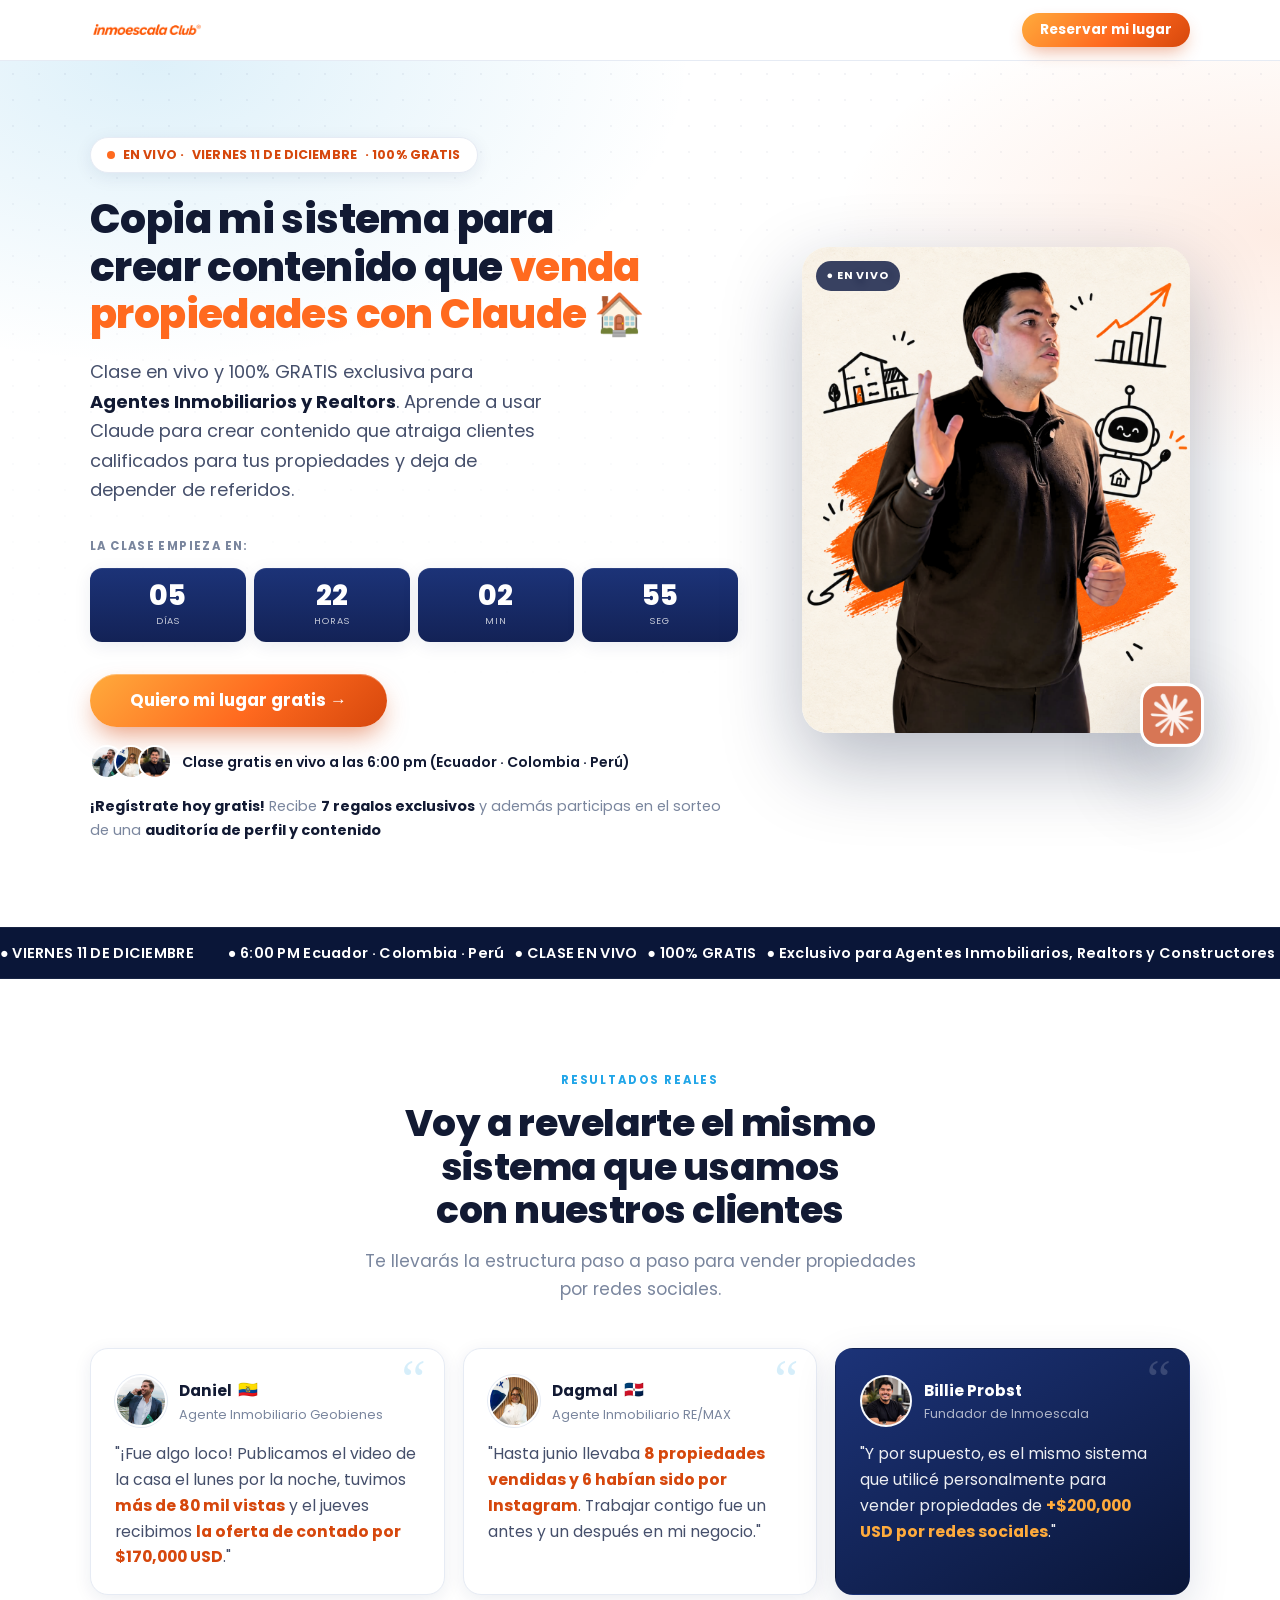
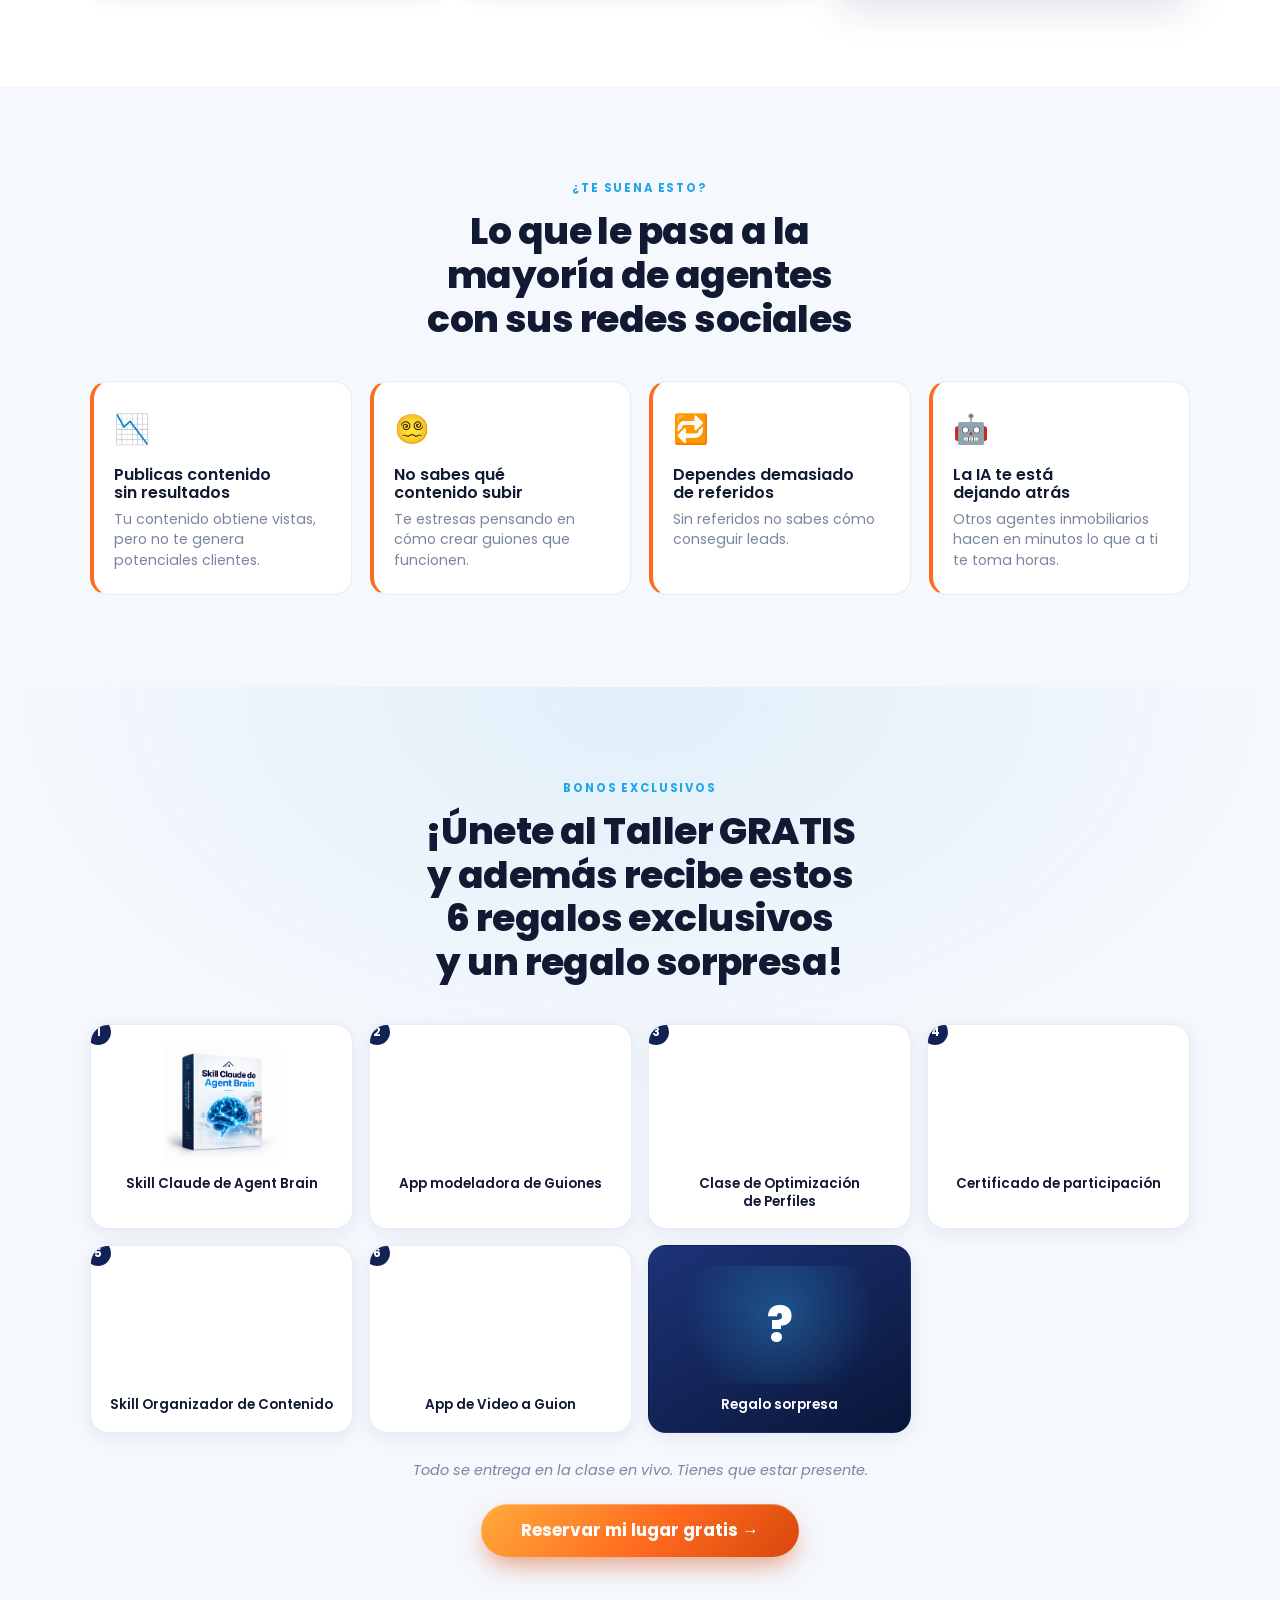
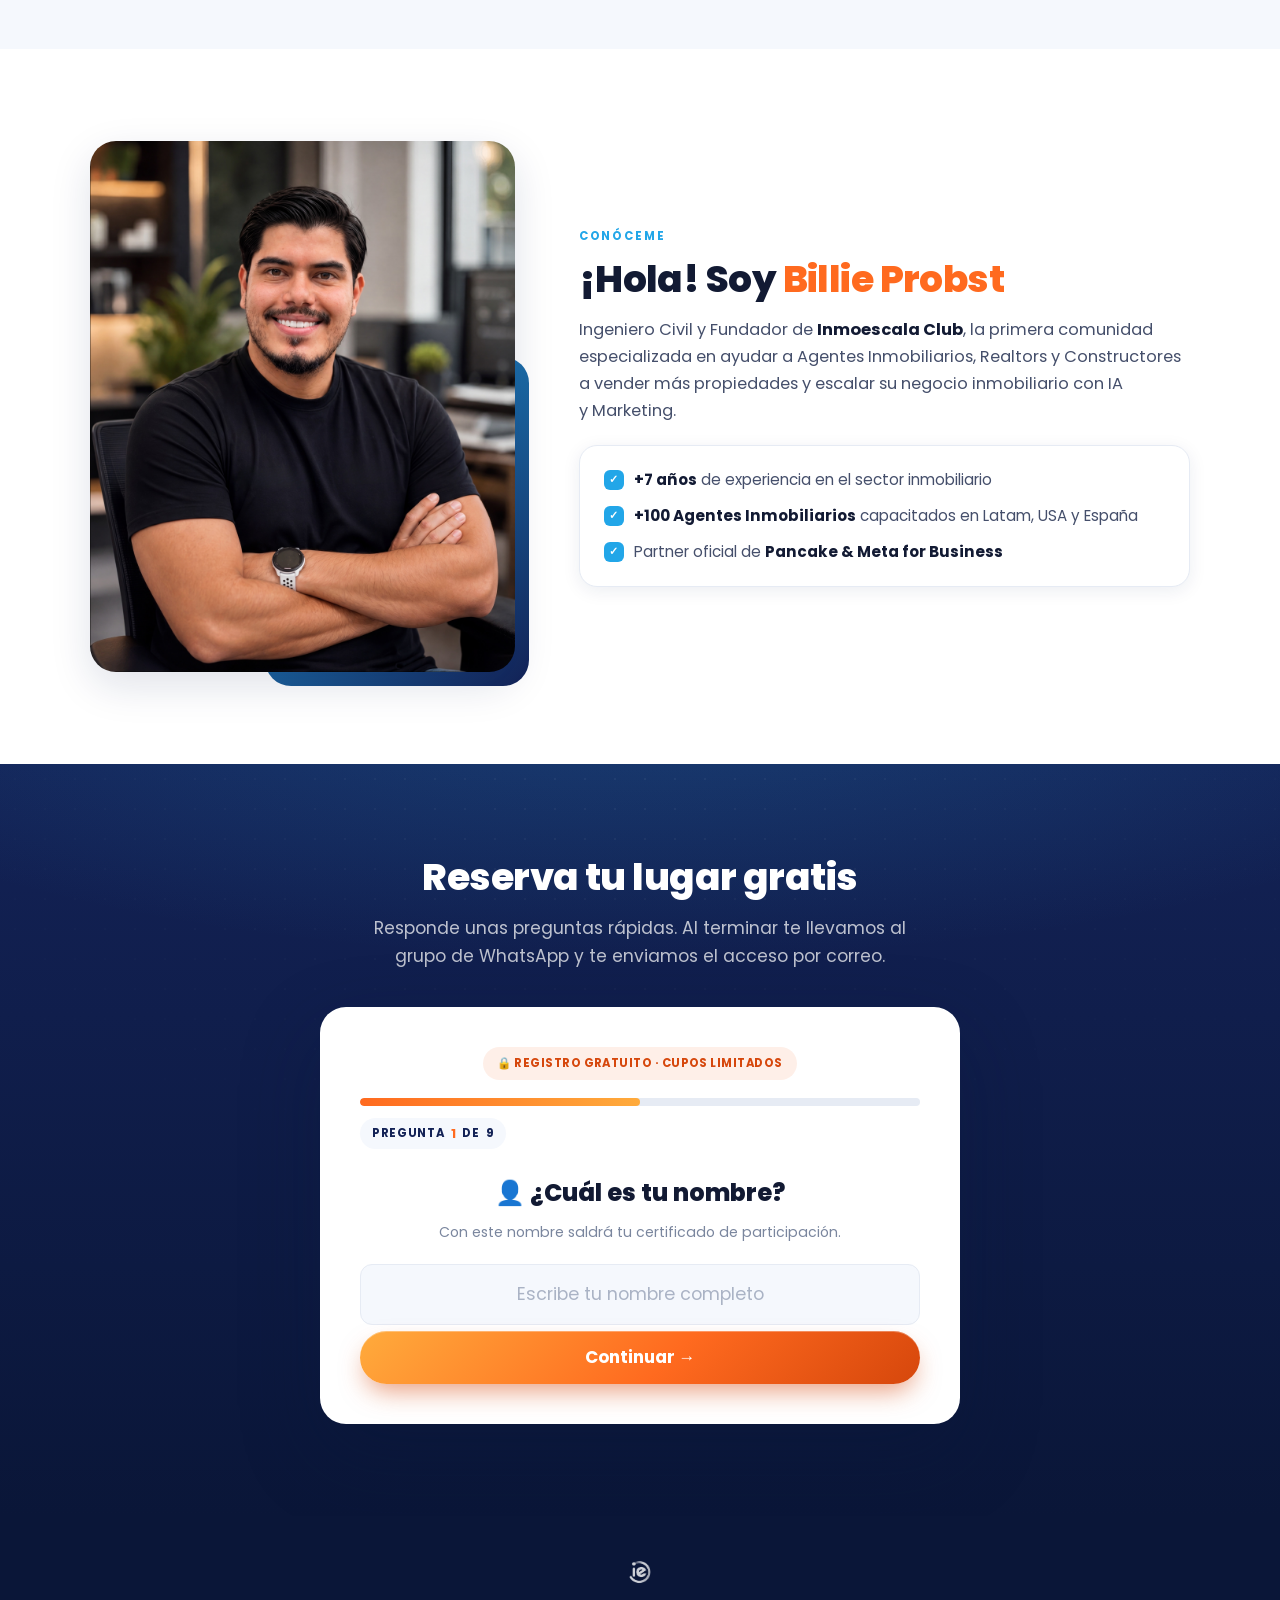
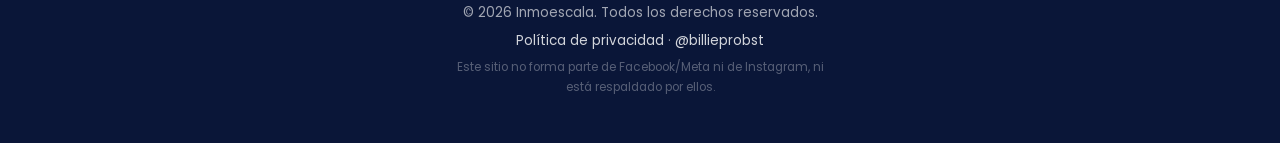
==== commit 6c1f181f: "Landing: sin «cada viernes», solo la fecha de la próxima clase (urgencia) Co-Authored-By: Claude Son" ====
--- a/index.html
+++ b/index.html
@@ -6,7 +6,7 @@
 
   <!-- ===== SEO / SOCIAL ===== -->
   <title>Clase gratis: crea contenido que venda propiedades con Claude</title>
-  <meta name="description" content="Clase en vivo y 100% gratis para agentes inmobiliarios y realtors, cada viernes a las 6:00 pm (Ecuador, Colombia, Perú). Conoce el sistema de Inmoescala para conseguir clientes." />
+  <meta name="description" content="Clase en vivo y 100% gratis para agentes inmobiliarios y realtors, a las 6:00 pm (Ecuador, Colombia, Perú). Conoce el sistema de Inmoescala para conseguir clientes." />
   <link rel="canonical" href="https://REEMPLAZAR-DOMINIO/" />
   <meta property="og:title" content="Clase gratis: crea contenido que venda propiedades con Claude" />
   <meta property="og:description" content="Clase en vivo y 100% gratis para agentes inmobiliarios. Copia el sistema para crear contenido que atrae clientes con Claude." />
@@ -59,7 +59,7 @@
       <div class="hero__content">
         <p class="badge">
           <span class="badge__dot"></span>
-          EN VIVO · <span data-clase="fecha-mayus">CADA VIERNES</span> · 100% GRATIS
+          EN VIVO · <span data-clase="fecha-mayus">PRÓXIMA CLASE</span> · 100% GRATIS
         </p>
 
         <h1>
@@ -94,7 +94,7 @@
             <img src="assets/img/testi-dagmal.png" alt="" loading="lazy" decoding="async" />
             <img src="assets/img/testi-billie.png" alt="" loading="lazy" decoding="async" />
           </span>
-          <span>Clase gratis en vivo, cada viernes a las 6:00 pm</span>
+          <span>Clase gratis en vivo a las 6:00 pm (Ecuador · Colombia · Perú)</span>
         </p>
 
         <p class="hero__note">
@@ -113,8 +113,8 @@
   <!-- ============ MARQUEE ============ -->
   <div class="marquee" aria-hidden="true">
     <div class="marquee__track">
-      <span>● <span data-clase="fecha-mayus">CADA VIERNES</span>&nbsp;&nbsp; ● 6:00 PM Ecuador · Colombia · Perú&nbsp;&nbsp; ● CLASE EN VIVO&nbsp;&nbsp; ● 100% GRATIS&nbsp;&nbsp; ● Exclusivo para Agentes Inmobiliarios, Realtors y Constructores&nbsp;&nbsp;</span>
-      <span>● <span data-clase="fecha-mayus">CADA VIERNES</span>&nbsp;&nbsp; ● 6:00 PM Ecuador · Colombia · Perú&nbsp;&nbsp; ● CLASE EN VIVO&nbsp;&nbsp; ● 100% GRATIS&nbsp;&nbsp; ● Exclusivo para Agentes Inmobiliarios, Realtors y Constructores&nbsp;&nbsp;</span>
+      <span>● <span data-clase="fecha-mayus">PRÓXIMA CLASE</span>&nbsp;&nbsp; ● 6:00 PM Ecuador · Colombia · Perú&nbsp;&nbsp; ● CLASE EN VIVO&nbsp;&nbsp; ● 100% GRATIS&nbsp;&nbsp; ● Exclusivo para Agentes Inmobiliarios, Realtors y Constructores&nbsp;&nbsp;</span>
+      <span>● <span data-clase="fecha-mayus">PRÓXIMA CLASE</span>&nbsp;&nbsp; ● 6:00 PM Ecuador · Colombia · Perú&nbsp;&nbsp; ● CLASE EN VIVO&nbsp;&nbsp; ● 100% GRATIS&nbsp;&nbsp; ● Exclusivo para Agentes Inmobiliarios, Realtors y Constructores&nbsp;&nbsp;</span>
     </div>
   </div>
 
